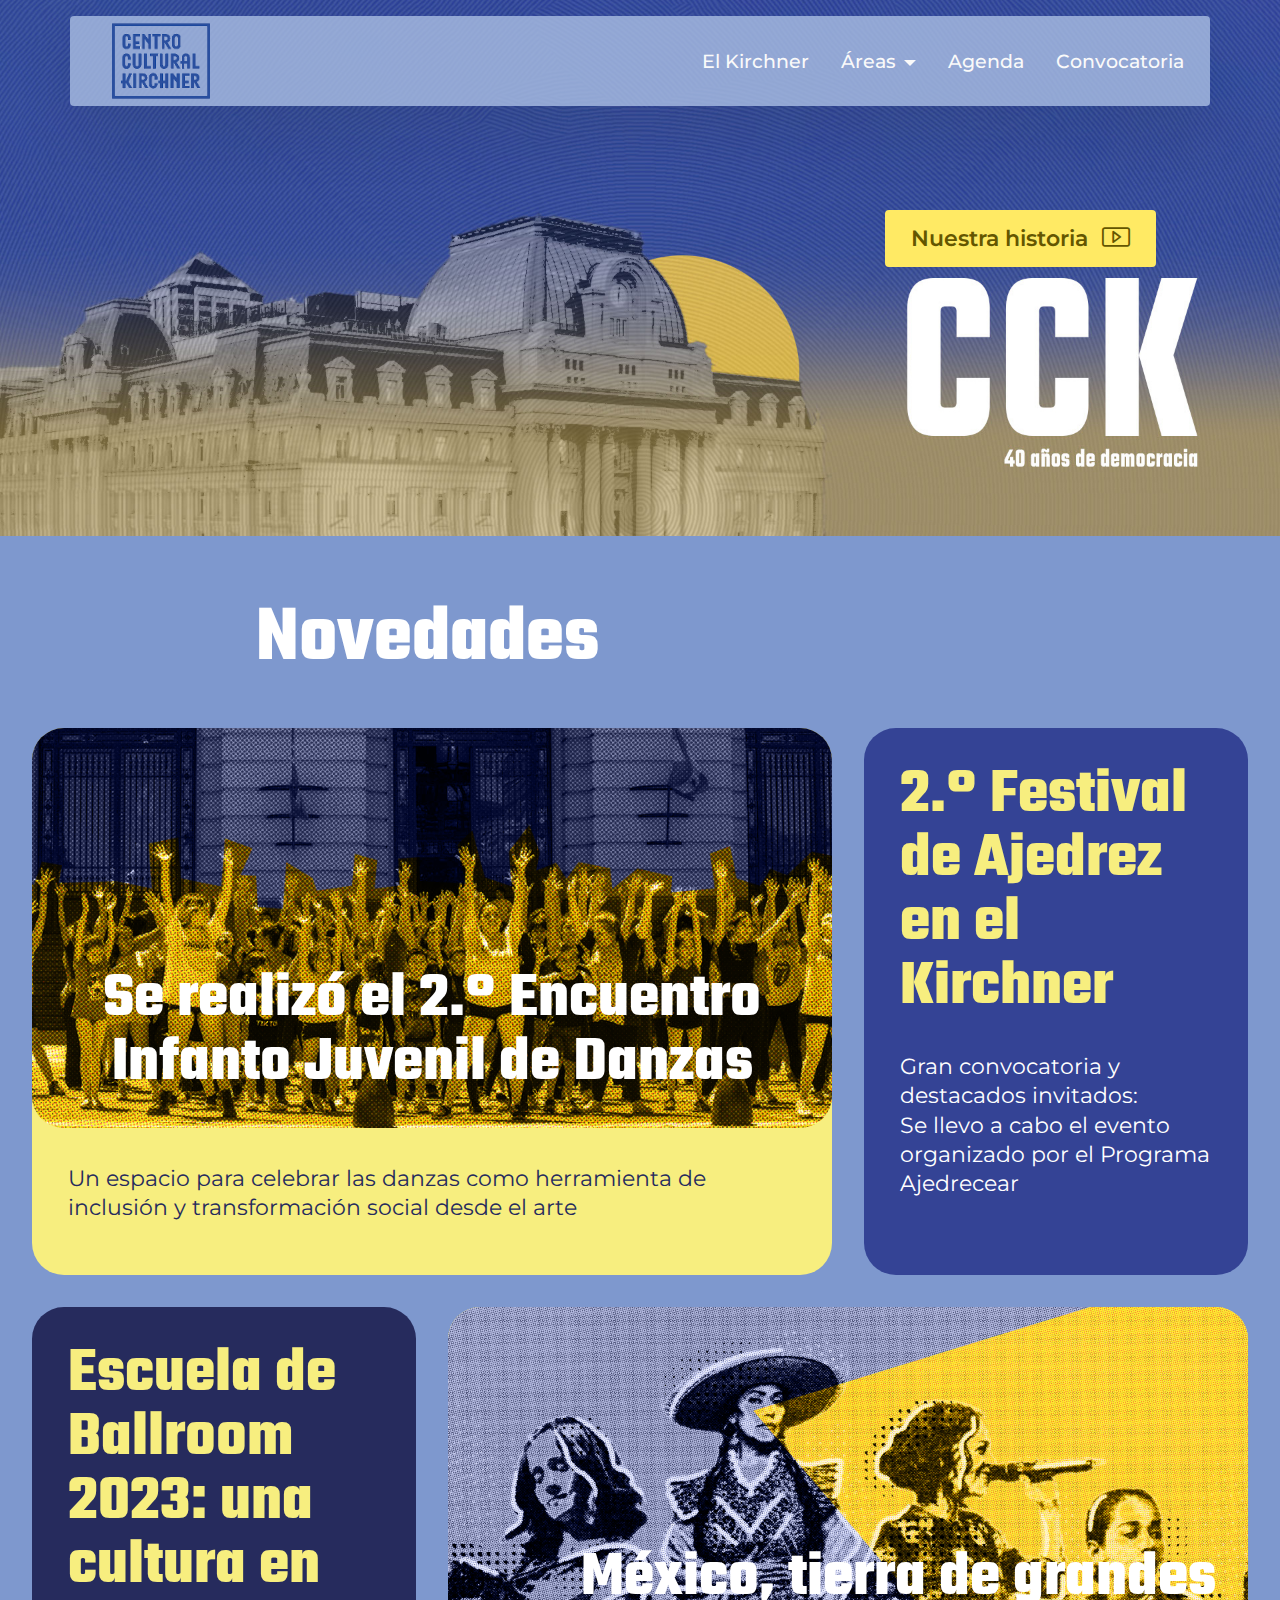
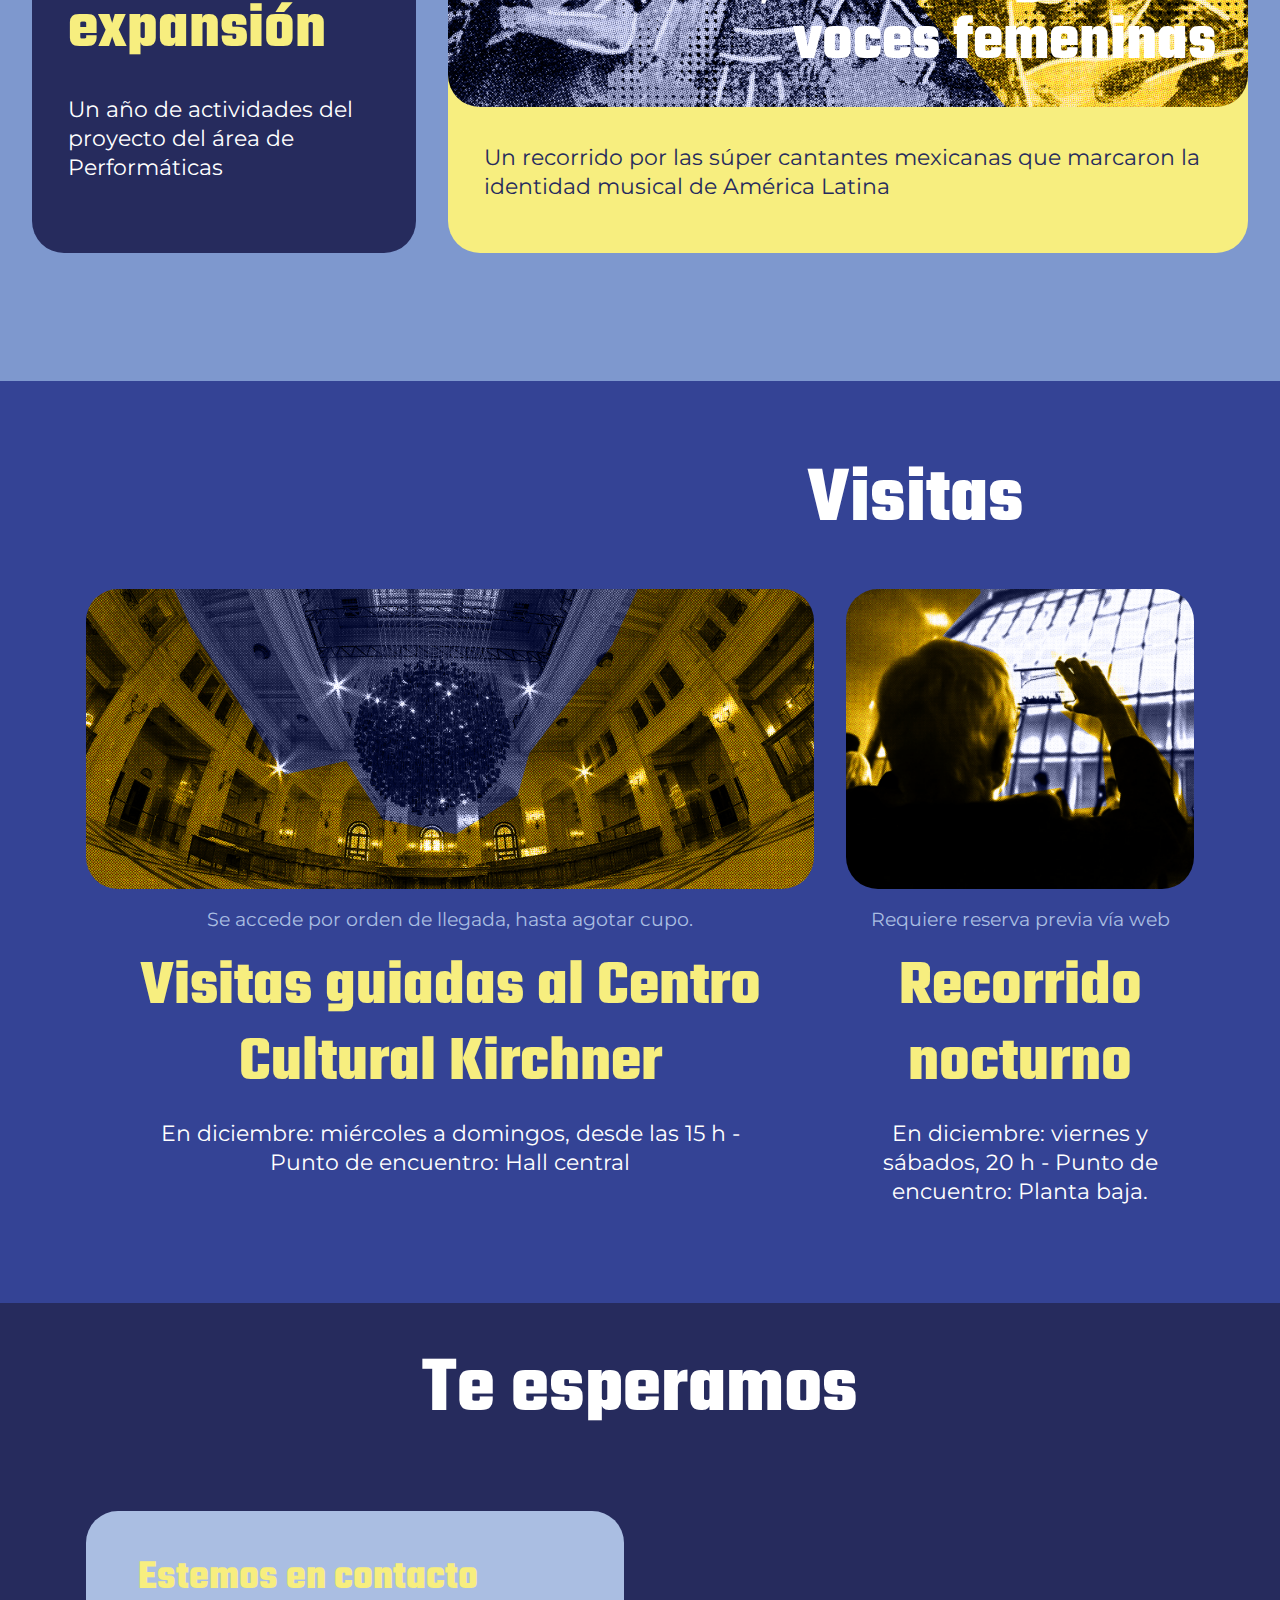
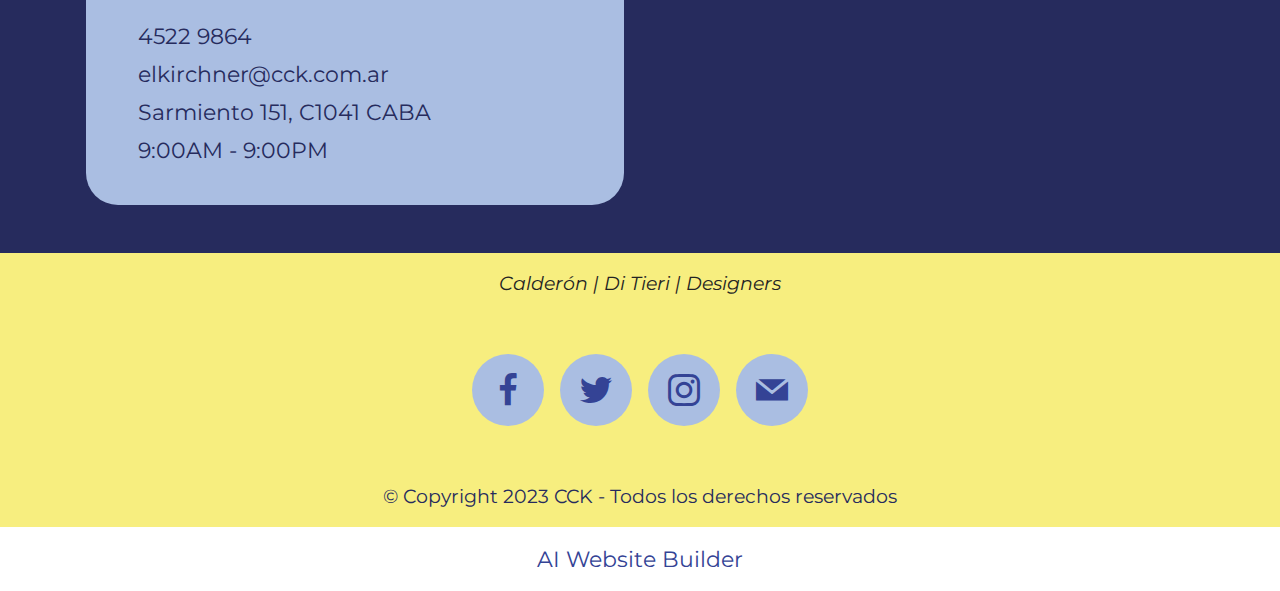
==== index.html @ de4c161c "Add files via upload" ====
<!DOCTYPE html>
<html  >
<head>
  <!-- Site made with Mobirise Website Builder v5.9.6, https://mobirise.com -->
  <meta charset="UTF-8">
  <meta http-equiv="X-UA-Compatible" content="IE=edge">
  <meta name="generator" content="Mobirise v5.9.6, mobirise.com">
  <meta name="viewport" content="width=device-width, initial-scale=1, minimum-scale=1">
  <link rel="shortcut icon" href="assets/images/cck-kirchner-logo.png" type="image/x-icon">
  <meta name="description" content="">
  
  
  <title>Centro Cultural Kirchner</title>
  <link rel="stylesheet" href="assets/web/assets/mobirise-icons2/mobirise2.css">
  <link rel="stylesheet" href="assets/web/assets/mobirise-icons-bold/mobirise-icons-bold.css">
  <link rel="stylesheet" href="assets/bootstrap/css/bootstrap.min.css">
  <link rel="stylesheet" href="assets/bootstrap/css/bootstrap-grid.min.css">
  <link rel="stylesheet" href="assets/bootstrap/css/bootstrap-reboot.min.css">
  <link rel="stylesheet" href="assets/dropdown/css/style.css">
  <link rel="stylesheet" href="assets/socicon/css/styles.css">
  <link rel="stylesheet" href="assets/theme/css/style.css">
  <link rel="preload" href="https://fonts.googleapis.com/css?family=Teko:300,400,500,600,700&display=swap" as="style" onload="this.onload=null;this.rel='stylesheet'">
  <noscript><link rel="stylesheet" href="https://fonts.googleapis.com/css?family=Teko:300,400,500,600,700&display=swap"></noscript>
  <link rel="preload" href="https://fonts.googleapis.com/css?family=Montserrat:100,200,300,400,500,600,700,800,900,100i,200i,300i,400i,500i,600i,700i,800i,900i&display=swap" as="style" onload="this.onload=null;this.rel='stylesheet'">
  <noscript><link rel="stylesheet" href="https://fonts.googleapis.com/css?family=Montserrat:100,200,300,400,500,600,700,800,900,100i,200i,300i,400i,500i,600i,700i,800i,900i&display=swap"></noscript>
  <link rel="preload" as="style" href="assets/mobirise/css/mbr-additional.css"><link rel="stylesheet" href="assets/mobirise/css/mbr-additional.css" type="text/css">

  
  
  
</head>
<body>
  
  <section data-bs-version="5.1" class="menu menu1 cid-tX0xOzQKSN" once="menu" id="menu01-0">
	

	<nav class="navbar navbar-dropdown navbar-expand-lg">
		<div class="container">
			<div class="navbar-brand">
				<span class="navbar-logo">
					<a href="index.html">
						<img src="assets/images/cck-kirchner-logo.png" alt="Centro Cultural Kirchner" style="height: 4.7rem;">
					</a>
				</span>
				
			</div>
			<button class="navbar-toggler" type="button" data-toggle="collapse" data-bs-toggle="collapse" data-target="#navbarSupportedContent" data-bs-target="#navbarSupportedContent" aria-controls="navbarNavAltMarkup" aria-expanded="false" aria-label="Toggle navigation">
				<div class="hamburger">
					<span></span>
					<span></span>
					<span></span>
					<span></span>
				</div>
			</button>
			<div class="collapse navbar-collapse" id="navbarSupportedContent">
				<ul class="navbar-nav nav-dropdown nav-right" data-app-modern-menu="true"><li class="nav-item">
						<a class="nav-link link text-white text-primary display-4" href="page1.html">El Kirchner</a>
					</li>
					<li class="nav-item dropdown">
						<a class="nav-link link dropdown-toggle text-white show display-4" href="https://mobiri.se" aria-expanded="false" data-toggle="dropdown-submenu" data-bs-toggle="dropdown" data-bs-auto-close="outside">Áreas</a><div class="dropdown-menu show" aria-labelledby="dropdown-506" data-bs-popper="none"><a class="dropdown-item text-white text-primary display-4" href="page2.html">Música</a><a class="show dropdown-item text-white text-primary display-4" href="page3.html">Infancias</a><a class="dropdown-item text-white text-primary display-4" href="page4.html">Debate</a><a class="dropdown-item text-white text-primary display-4" href="page5.html">Cine</a></div>
					</li>
					<li class="nav-item">
						<a class="nav-link link text-white text-primary display-4" href="page6.html">Agenda</a>
					</li><li class="nav-item"><a class="nav-link link text-white text-primary display-4" href="page7.html">Convocatoria</a></li></ul>
				
				
			</div>
		</div>
	</nav>
</section>

<section data-bs-version="5.1" class="header09 cid-tX0Gm2HYfu" id="header09-6">
	
	
	<div class="container">
		<div class="row">
			<div class="content-wrap col-12 col-md-4">
				
				
				
				<div class="mbr-section-btn"><a class="btn btn-danger display-7" href="https://www.youtube.com/watch?v=AI2S5WOwK9Y&ab_channel=Televisi%C3%B3nP%C3%BAblica" target="_blank"><span class="mbrib-video mbr-iconfont mbr-iconfont-btn"></span>Nuestra historia&nbsp;</a></div>
			</div>
		</div>
	</div>
</section>

<section data-bs-version="5.1" class="features9 cid-tX0Lst9HWd" id="features09-8">
	

	
	
	<div class="container-fluid">
		<div class="row justify-content-center">
			<div class="col-12 mb-5 content-head">
				<h3 class="mbr-section-title mbr-fonts-style align-center mb-0 display-1">
					<strong>Novedades</strong></h3>
				
			</div>
			<div class="col-sm-6 col-md-12 col-lg-8 card">
				<div class="card-wrap card1">
					<div class="image-wrap">
						<img src="assets/images/novedades1-1.png" alt="Mobirise Website Builder">
						<div class="title-row display-7">
							<h5 class="card-title1 mbr-fonts-style align-left m-0 display-2"><strong>Se realizó el 2.° Encuentro Infanto Juvenil de Danzas</strong></h5>
						</div>
					</div>
					<div class="content-wrap">
						
						<p class="card-text1 mbr-fonts-style align-left display-7">
							Un espacio para celebrar las danzas como herramienta de inclusión y transformación social desde el arte
						</p>
						
					</div>
				</div>
			</div>

			<div class="col-sm-6 col-md-12 col-lg-4 card">
				<div class="card-wrap card2">
					<div class="content-wrap">
						<h5 class="card-title2 mbr-fonts-style align-left pb-4 display-2"><strong>2.° Festival de Ajedrez en el Kirchner</strong></h5>
						
						<p class="card-text2 mbr-fonts-style align-left display-7">Gran convocatoria y destacados invitados: <br>Se llevo a cabo el evento organizado por el Programa Ajedrecear<br>
						</p>
						
					</div>
				</div>
			</div>
			<div class="col-sm-6 col-md-12 col-lg-4 card">
				<div class="card-wrap card3">
					<div class="content-wrap">
						<h5 class="card-title3 mbr-fonts-style align-left pb-4 display-2"><strong>Escuela de Ballroom 2023: una cultura en expansión</strong></h5>
						
						<p class="card-text3 mbr-fonts-style align-left display-7">Un año de actividades del proyecto del área de Performáticas</p>
						
					</div>
				</div>
			</div>

			<div class="col-sm-6 col-md-12 col-lg-8 card">
				<div class="card-wrap card4">
					<div class="image-wrap">
						<img src="assets/images/novedades2-5.png" alt="Mobirise Website Builder">
						<div class="title-row display-7">
							<h5 class="card-title4 mbr-fonts-style align-left m-0 display-2"><strong>México, tierra de grandes voces femeninas</strong></h5>
						</div>
					</div>
					<div class="content-wrap">
						
						<p class="card-text4 mbr-fonts-style align-left display-7">
							Un recorrido por las súper cantantes mexicanas que marcaron la identidad musical de América Latina
						</p>
						
					</div>
				</div>
			</div>
		</div>
	</div>
</section>

<section data-bs-version="5.1" class="features12 cid-tX0RVb36Py" id="features012-9">
	
	
	<div class="container">
		<div class="row justify-content-center">
			<div class="col-12 content-head">
				<div class="mbr-section-head mb-5">
					<h4 class="mbr-section-title mbr-fonts-style align-center mb-0 display-1"><strong>Visitas</strong></h4>
					
				</div>
			</div>
		</div>
		<div class="row mb-4">
			<div class="item features-image col-12 col-md-6 col-lg-8">
				<div class="item-wrapper">
					<div class="item-img mb-3 img-big">
						<img src="assets/images/visitas1.png" alt="Mobirise Website Builder" title="">
					</div>
					<div class="item-content align-center">
						<h5 class="item-title mbr-fonts-style mb-3 display-4">Se accede por orden de llegada, hasta agotar cupo.</h5>
						<h6 class="item-subtitle mbr-fonts-style mb-0 display-2"><strong>Visitas guiadas al Centro Cultural Kirchner</strong></h6>
						<p class="mbr-text mbr-fonts-style mb-3 mt-3 display-7">
							En diciembre: miércoles a domingos, desde las 15 h -<br>Punto de encuentro: Hall central
						</p>
						
					</div>
				</div>
			</div>
			<div class="item features-image col-12 col-md-6 col-lg-4">
				<div class="item-wrapper">
					<div class="item-img mb-3">
						<img src="assets/images/visitas2.png" alt="Mobirise Website Builder" title="">
					</div>
					<div class="item-content align-center">
						<h5 class="item-title mbr-fonts-style mb-3 display-4">Requiere reserva previa vía web</h5>
						<h6 class="item-subtitle mbr-fonts-style mb-0 display-2"><strong>Recorrido nocturno</strong></h6>
						<p class="mbr-text mbr-fonts-style mb-3 mt-3 display-7">
							En diciembre: viernes y sábados, 20 h - Punto de encuentro: Planta baja.</p>
						
					</div>
				</div>
			</div>
		</div>
	</div>
</section>

<section data-bs-version="5.1" class="contacts2 map1 cid-tX0XiBNyTW" id="contacts02-a">

    

    
    <div class="container">
        <div class="row justify-content-center">
            <div class="col-12 content-head">
                <div class="mbr-section-head mb-5">
                    <h3 class="mbr-section-title mbr-fonts-style align-center mb-0 display-1">
                        <strong>Te esperamos</strong></h3>
                    
                </div>
            </div>
        </div>
        <div class="row justify-content-center mt-4">
            <div class="card col-12 col-md-6">
                <div class="card-wrapper">
                    <div class="text-wrapper">
                        <h5 class="cardTitle mbr-fonts-style mb-2 display-5"><strong>Estemos en contacto</strong></h5>
                    <ul class="list mbr-fonts-style display-7">
                        <li class="mbr-text item-wrap"><span style="font-size: 1.4rem;">4522 9864</span></li><li class="mbr-text item-wrap"><span style="font-size: 1.4rem;">elkirchner@cck.com.ar</span><br></li>
                        <li class="mbr-text item-wrap">Sarmiento 151, C1041 CABA</li>
                        <li class="mbr-text item-wrap">9:00AM - 9:00PM</li>
                    </ul>
                    </div>
                </div>
            </div>
            <div class="map-wrapper col-12 col-md-6">
                <div class="google-map"><iframe frameborder="0" style="border:0" src="https://www.google.com/maps/embed?pb=!1m18!1m12!1m3!1d3284.003778087561!2d-58.37316772433027!3d-34.60406597295418!2m3!1f0!2f0!3f0!3m2!1i1024!2i768!4f13.1!3m3!1m2!1s0x95a3352d7d3eaddb%3A0x2eb870b02dea31fc!2sSarmiento%20151%2C%20C1041AAE%20CABA!5e0!3m2!1ses!2sar!4v1701273063358!5m2!1ses!2sar" allowfullscreen=""></iframe></div>
            </div>
        </div>
    </div>
</section>

<section data-bs-version="5.1" class="footer3 programm5 cid-tX0YSoNeQv" once="footers" id="footer03-d">

        

    

    <div class="container">
        <div class="row">

            <div class="row-links mb-4">
                <ul class="header-menu">
                  
                  
                  
                  
                <li class="header-menu-item mbr-fonts-style display-4"><em>Calderón | Di Tieri | Designers</em></li></ul>
              </div>

            <div class="col-12">
                <div class="social-row">
                    <div class="soc-item">
                        <a href="https://www.facebook.com/elCCKirchner" target="_blank">
                            <span class="mbr-iconfont display-7 socicon-facebook socicon"></span>
                        </a>
                    </div>
                    <div class="soc-item">
                        <a href="https://twitter.com/elCCKirchner" target="_blank">
                            <span class="mbr-iconfont socicon-twitter socicon"></span>
                        </a>
                    </div>
                    <div class="soc-item">
                        <a href="https://www.instagram.com/cckargentina/" target="_blank">
                            <span class="mbr-iconfont socicon-instagram socicon"></span>
                        </a>
                    </div>
                    <div class="soc-item">
                        <a href="https://mobiri.se/" target="_blank">
                            <span class="mbr-iconfont socicon-mail socicon"></span>
                        </a>
                    </div>
                    
                </div>
            </div>
            <div class="col-12 mt-5">
                <p class="mbr-fonts-style copyright display-4">
                    © Copyright 2023 CCK - Todos los derechos reservados</p>
            </div>
        </div>
    </div>
</section><section class="display-7" style="padding: 0;align-items: center;justify-content: center;flex-wrap: wrap;    align-content: center;display: flex;position: relative;height: 4rem;"><a href="https://mobiri.se/3117635" style="flex: 1 1;height: 4rem;position: absolute;width: 100%;z-index: 1;"><img alt="" style="height: 4rem;" src="[data-uri]"></a><p style="margin: 0;text-align: center;" class="display-7">&#8204;</p><a style="z-index:1" href="https://mobirise.com/builder/ai-website-builder.html">AI Website Builder</a></section><script src="assets/bootstrap/js/bootstrap.bundle.min.js"></script>  <script src="assets/smoothscroll/smooth-scroll.js"></script>  <script src="assets/ytplayer/index.js"></script>  <script src="assets/dropdown/js/navbar-dropdown.js"></script>  <script src="assets/theme/js/script.js"></script>  
  
  
</body>
</html>
---- assets/web/assets/mobirise-icons2/mobirise2.css ----
@font-face {
  font-family: 'Moririse2';
  font-display: swap;
  src:  url('mobirise2.eot?f2bix4');
  src:  url('mobirise2.eot?f2bix4#iefix') format('embedded-opentype'),
    url('mobirise2.ttf?f2bix4') format('truetype'),
    url('mobirise2.woff?f2bix4') format('woff'),
    url('mobirise2.svg?f2bix4#mobirise2') format('svg');
  font-weight: normal;
  font-style: normal;
}

[class^="mobi-"], [class*=" mobi-"] {
  /* use !important to prevent issues with browser extensions that change fonts */
  font-family: 'Moririse2' !important;
  speak: none;
  font-style: normal;
  font-weight: normal;
  font-variant: normal;
  text-transform: none;
  line-height: 1;

  /* Better Font Rendering =========== */
  -webkit-font-smoothing: antialiased;
  -moz-osx-font-smoothing: grayscale;
}

.mobi-mbri-add-submenu:before {
  content: "\e900";
}
.mobi-mbri-alert:before {
  content: "\e901";
}
.mobi-mbri-align-center:before {
  content: "\e902";
}
.mobi-mbri-align-justify:before {
  content: "\e903";
}
.mobi-mbri-align-left:before {
  content: "\e904";
}
.mobi-mbri-align-right:before {
  content: "\e905";
}
.mobi-mbri-android:before {
  content: "\e906";
}
.mobi-mbri-apple:before {
  content: "\e907";
}
.mobi-mbri-arrow-down:before {
  content: "\e908";
}
.mobi-mbri-arrow-next:before {
  content: "\e909";
}
.mobi-mbri-arrow-prev:before {
  content: "\e90a";
}
.mobi-mbri-arrow-up:before {
  content: "\e90b";
}
.mobi-mbri-bold:before {
  content: "\e90c";
}
.mobi-mbri-bookmark:before {
  content: "\e90d";
}
.mobi-mbri-bootstrap:before {
  content: "\e90e";
}
.mobi-mbri-briefcase:before {
  content: "\e90f";
}
.mobi-mbri-browse:before {
  content: "\e910";
}
.mobi-mbri-bulleted-list:before {
  content: "\e911";
}
.mobi-mbri-calendar:before {
  content: "\e912";
}
.mobi-mbri-camera:before {
  content: "\e913";
}
.mobi-mbri-cart-add:before {
  content: "\e914";
}
.mobi-mbri-cart-full:before {
  content: "\e915";
}
.mobi-mbri-cash:before {
  content: "\e916";
}
.mobi-mbri-change-style:before {
  content: "\e917";
}
.mobi-mbri-chat:before {
  content: "\e918";
}
.mobi-mbri-clock:before {
  content: "\e919";
}
.mobi-mbri-close:before {
  content: "\e91a";
}
.mobi-mbri-cloud:before {
  content: "\e91b";
}
.mobi-mbri-code:before {
  content: "\e91c";
}
.mobi-mbri-contact-form:before {
  content: "\e91d";
}
.mobi-mbri-credit-card:before {
  content: "\e91e";
}
.mobi-mbri-cursor-click:before {
  content: "\e91f";
}
.mobi-mbri-cust-feedback:before {
  content: "\e920";
}
.mobi-mbri-database:before {
  content: "\e921";
}
.mobi-mbri-delivery:before {
  content: "\e922";
}
.mobi-mbri-desktop:before {
  content: "\e923";
}
.mobi-mbri-devices:before {
  content: "\e924";
}
.mobi-mbri-down:before {
  content: "\e925";
}
.mobi-mbri-download-2:before {
  content: "\e926";
}
.mobi-mbri-download:before {
  content: "\e927";
}
.mobi-mbri-drag-n-drop-2:before {
  content: "\e928";
}
.mobi-mbri-drag-n-drop:before {
  content: "\e929";
}
.mobi-mbri-edit-2:before {
  content: "\e92a";
}
.mobi-mbri-edit:before {
  content: "\e92b";
}
.mobi-mbri-error:before {
  content: "\e92c";
}
.mobi-mbri-extension:before {
  content: "\e92d";
}
.mobi-mbri-features:before {
  content: "\e92e";
}
.mobi-mbri-file:before {
  content: "\e92f";
}
.mobi-mbri-flag:before {
  content: "\e930";
}
.mobi-mbri-folder:before {
  content: "\e931";
}
.mobi-mbri-gift:before {
  content: "\e932";
}
.mobi-mbri-github:before {
  content: "\e933";
}
.mobi-mbri-globe-2:before {
  content: "\e934";
}
.mobi-mbri-globe:before {
  content: "\e935";
}
.mobi-mbri-growing-chart:before {
  content: "\e936";
}
.mobi-mbri-hearth:before {
  content: "\e937";
}
.mobi-mbri-help:before {
  content: "\e938";
}
.mobi-mbri-home:before {
  content: "\e939";
}
.mobi-mbri-hot-cup:before {
  content: "\e93a";
}
.mobi-mbri-idea:before {
  content: "\e93b";
}
.mobi-mbri-image-gallery:before {
  content: "\e93c";
}
.mobi-mbri-image-slider:before {
  content: "\e93d";
}
.mobi-mbri-info:before {
  content: "\e93e";
}
.mobi-mbri-italic:before {
  content: "\e93f";
}
.mobi-mbri-key:before {
  content: "\e940";
}
.mobi-mbri-laptop:before {
  content: "\e941";
}
.mobi-mbri-layers:before {
  content: "\e942";
}
.mobi-mbri-left-right:before {
  content: "\e943";
}
.mobi-mbri-left:before {
  content: "\e944";
}
.mobi-mbri-letter:before {
  content: "\e945";
}
.mobi-mbri-like:before {
  content: "\e946";
}
.mobi-mbri-link:before {
  content: "\e947";
}
.mobi-mbri-lock:before {
  content: "\e948";
}
.mobi-mbri-login:before {
  content: "\e949";
}
.mobi-mbri-logout:before {
  content: "\e94a";
}
.mobi-mbri-magic-stick:before {
  content: "\e94b";
}
.mobi-mbri-map-pin:before {
  content: "\e94c";
}
.mobi-mbri-menu:before {
  content: "\e94d";
}
.mobi-mbri-mobile-2:before {
  content: "\e94e";
}
.mobi-mbri-mobile-horizontal:before {
  content: "\e94f";
}
.mobi-mbri-mobile:before {
  content: "\e950";
}
.mobi-mbri-mobirise:before {
  content: "\e951";
}
.mobi-mbri-more-horizontal:before {
  content: "\e952";
}
.mobi-mbri-more-vertical:before {
  content: "\e953";
}
.mobi-mbri-music:before {
  content: "\e954";
}
.mobi-mbri-new-file:before {
  content: "\e955";
}
.mobi-mbri-numbered-list:before {
  content: "\e956";
}
.mobi-mbri-opened-folder:before {
  content: "\e957";
}
.mobi-mbri-pages:before {
  content: "\e958";
}
.mobi-mbri-paper-plane:before {
  content: "\e959";
}
.mobi-mbri-paperclip:before {
  content: "\e95a";
}
.mobi-mbri-phone:before {
  content: "\e95b";
}
.mobi-mbri-photo:before {
  content: "\e95c";
}
.mobi-mbri-photos:before {
  content: "\e95d";
}
.mobi-mbri-pin:before {
  content: "\e95e";
}
.mobi-mbri-play:before {
  content: "\e95f";
}
.mobi-mbri-plus:before {
  content: "\e960";
}
.mobi-mbri-preview:before {
  content: "\e961";
}
.mobi-mbri-print:before {
  content: "\e962";
}
.mobi-mbri-protect:before {
  content: "\e963";
}
.mobi-mbri-question:before {
  content: "\e964";
}
.mobi-mbri-quote-left:before {
  content: "\e965";
}
.mobi-mbri-quote-right:before {
  content: "\e966";
}
.mobi-mbri-redo:before {
  content: "\e967";
}
.mobi-mbri-refresh:before {
  content: "\e968";
}
.mobi-mbri-responsive-2:before {
  content: "\e969";
}
.mobi-mbri-responsive:before {
  content: "\e96a";
}
.mobi-mbri-right:before {
  content: "\e96b";
}
.mobi-mbri-rocket:before {
  content: "\e96c";
}
.mobi-mbri-sad-face:before {
  content: "\e96d";
}
.mobi-mbri-sale:before {
  content: "\e96e";
}
.mobi-mbri-save:before {
  content: "\e96f";
}
.mobi-mbri-search:before {
  content: "\e970";
}
.mobi-mbri-setting-2:before {
  content: "\e971";
}
.mobi-mbri-setting-3:before {
  content: "\e972";
}
.mobi-mbri-setting:before {
  content: "\e973";
}
.mobi-mbri-share:before {
  content: "\e974";
}
.mobi-mbri-shopping-bag:before {
  content: "\e975";
}
.mobi-mbri-shopping-basket:before {
  content: "\e976";
}
.mobi-mbri-shopping-cart:before {
  content: "\e977";
}
.mobi-mbri-sites:before {
  content: "\e978";
}
.mobi-mbri-smile-face:before {
  content: "\e979";
}
.mobi-mbri-speed:before {
  content: "\e97a";
}
.mobi-mbri-star:before {
  content: "\e97b";
}
.mobi-mbri-success:before {
  content: "\e97c";
}
.mobi-mbri-sun:before {
  content: "\e97d";
}
.mobi-mbri-sun2:before {
  content: "\e97e";
}
.mobi-mbri-tablet-vertical:before {
  content: "\e97f";
}
.mobi-mbri-tablet:before {
  content: "\e980";
}
.mobi-mbri-target:before {
  content: "\e981";
}
.mobi-mbri-timer:before {
  content: "\e982";
}
.mobi-mbri-to-ftp:before {
  content: "\e983";
}
.mobi-mbri-to-local-drive:before {
  content: "\e984";
}
.mobi-mbri-touch-swipe:before {
  content: "\e985";
}
.mobi-mbri-touch:before {
  content: "\e986";
}
.mobi-mbri-trash:before {
  content: "\e987";
}
.mobi-mbri-underline:before {
  content: "\e988";
}
.mobi-mbri-undo:before {
  content: "\e989";
}
.mobi-mbri-unlink:before {
  content: "\e98a";
}
.mobi-mbri-unlock:before {
  content: "\e98b";
}
.mobi-mbri-up-down:before {
  content: "\e98c";
}
.mobi-mbri-up:before {
  content: "\e98d";
}
.mobi-mbri-update:before {
  content: "\e98e";
}
.mobi-mbri-upload-2:before {
  content: "\e98f";
}
.mobi-mbri-upload:before {
  content: "\e990";
}
.mobi-mbri-user-2:before {
  content: "\e991";
}
.mobi-mbri-user:before {
  content: "\e992";
}
.mobi-mbri-users:before {
  content: "\e993";
}
.mobi-mbri-video-play:before {
  content: "\e994";
}
.mobi-mbri-video:before {
  content: "\e995";
}
.mobi-mbri-watch:before {
  content: "\e996";
}
.mobi-mbri-website-theme-2:before {
  content: "\e997";
}
.mobi-mbri-website-theme:before {
  content: "\e998";
}
.mobi-mbri-wifi:before {
  content: "\e999";
}
.mobi-mbri-windows:before {
  content: "\e99a";
}
.mobi-mbri-zoom-in:before {
  content: "\e99b";
}
.mobi-mbri-zoom-out:before {
  content: "\e99c";
}
---- assets/web/assets/mobirise-icons-bold/mobirise-icons-bold.css ----
@font-face {
  font-family: 'mobirise-icons-bold';
  font-display: swap;
  src:  url('mobirise-icons-bold.eot?m1l4yr');
  src:  url('mobirise-icons-bold.eot?m1l4yr#iefix') format('embedded-opentype'),
    url('mobirise-icons-bold.ttf?m1l4yr') format('truetype'),
    url('mobirise-icons-bold.woff?m1l4yr') format('woff'),
    url('mobirise-icons-bold.svg?m1l4yr#mobirise-icons-bold') format('svg');
  font-weight: normal;
  font-style: normal;
}

[class^="mbrib-"], [class*="mbrib-"] {
  /* use !important to prevent issues with browser extensions that change fonts */
  font-family: 'mobirise-icons-bold' !important;
  speak: none;
  font-style: normal;
  font-weight: normal;
  font-variant: normal;
  text-transform: none;
  line-height: 1;

  /* Better Font Rendering =========== */
  -webkit-font-smoothing: antialiased;
  -moz-osx-font-smoothing: grayscale;
}

.mbrib-add-submenu:before {
  content: "\e900";
}
.mbrib-alert:before {
  content: "\e901";
}
.mbrib-align-center:before {
  content: "\e902";
}
.mbrib-align-justify:before {
  content: "\e903";
}
.mbrib-align-left:before {
  content: "\e904";
}
.mbrib-align-right:before {
  content: "\e905";
}
.mbrib-android:before {
  content: "\e906";
}
.mbrib-apple:before {
  content: "\e907";
}
.mbrib-arrow-down:before {
  content: "\e908";
}
.mbrib-arrow-next:before {
  content: "\e909";
}
.mbrib-arrow-prev:before {
  content: "\e90a";
}
.mbrib-arrow-up:before {
  content: "\e90b";
}
.mbrib-bold:before {
  content: "\e90c";
}
.mbrib-bookmark:before {
  content: "\e90d";
}
.mbrib-bootstrap:before {
  content: "\e90e";
}
.mbrib-briefcase:before {
  content: "\e90f";
}
.mbrib-browse:before {
  content: "\e910";
}
.mbrib-bulleted-list:before {
  content: "\e911";
}
.mbrib-calendar:before {
  content: "\e912";
}
.mbrib-camera:before {
  content: "\e913";
}
.mbrib-cart-add:before {
  content: "\e914";
}
.mbrib-cart-full:before {
  content: "\e915";
}
.mbrib-cash:before {
  content: "\e916";
}
.mbrib-change-style:before {
  content: "\e917";
}
.mbrib-chat:before {
  content: "\e918";
}
.mbrib-clock:before {
  content: "\e919";
}
.mbrib-close:before {
  content: "\e91a";
}
.mbrib-cloud:before {
  content: "\e91b";
}
.mbrib-code:before {
  content: "\e91c";
}
.mbrib-contact-form:before {
  content: "\e91d";
}
.mbrib-credit-card:before {
  content: "\e91e";
}
.mbrib-cursor-click:before {
  content: "\e91f";
}
.mbrib-cust-feedback:before {
  content: "\e920";
}
.mbrib-database:before {
  content: "\e921";
}
.mbrib-delivery:before {
  content: "\e922";
}
.mbrib-desktop:before {
  content: "\e923";
}
.mbrib-devices:before {
  content: "\e924";
}
.mbrib-down:before {
  content: "\e925";
}
.mbrib-download:before {
  content: "\e926";
}
.mbrib-drag-n-drop:before {
  content: "\e927";
}
.mbrib-drag-n-drop2:before {
  content: "\e928";
}
.mbrib-edit:before {
  content: "\e929";
}
.mbrib-edit2:before {
  content: "\e92a";
}
.mbrib-error:before {
  content: "\e92b";
}
.mbrib-extension:before {
  content: "\e92c";
}
.mbrib-features:before {
  content: "\e92d";
}
.mbrib-file:before {
  content: "\e92e";
}
.mbrib-flag:before {
  content: "\e92f";
}
.mbrib-folder:before {
  content: "\e930";
}
.mbrib-gift:before {
  content: "\e931";
}
.mbrib-github:before {
  content: "\e932";
}
.mbrib-globe-2:before {
  content: "\e933";
}
.mbrib-globe:before {
  content: "\e934";
}
.mbrib-growing-chart:before {
  content: "\e935";
}
.mbrib-hearth:before {
  content: "\e936";
}
.mbrib-help:before {
  content: "\e937";
}
.mbrib-home:before {
  content: "\e938";
}
.mbrib-hot-cup:before {
  content: "\e939";
}
.mbrib-idea:before {
  content: "\e93a";
}
.mbrib-image-gallery:before {
  content: "\e93b";
}
.mbrib-image-slider:before {
  content: "\e93c";
}
.mbrib-info:before {
  content: "\e93d";
}
.mbrib-italic:before {
  content: "\e93e";
}
.mbrib-key:before {
  content: "\e93f";
}
.mbrib-laptop:before {
  content: "\e940";
}
.mbrib-layers:before {
  content: "\e941";
}
.mbrib-left-right:before {
  content: "\e942";
}
.mbrib-left:before {
  content: "\e943";
}
.mbrib-letter:before {
  content: "\e944";
}
.mbrib-like:before {
  content: "\e945";
}
.mbrib-link:before {
  content: "\e946";
}
.mbrib-lock:before {
  content: "\e947";
}
.mbrib-login:before {
  content: "\e948";
}
.mbrib-logout:before {
  content: "\e949";
}
.mbrib-magic-stick:before {
  content: "\e94a";
}
.mbrib-map-pin:before {
  content: "\e94b";
}
.mbrib-menu:before {
  content: "\e94c";
}
.mbrib-mobile:before {
  content: "\e94d";
}
.mbrib-mobile2:before {
  content: "\e94e";
}
.mbrib-mobirise:before {
  content: "\e94f";
}
.mbrib-more-horizontal:before {
  content: "\e950";
}
.mbrib-more-vertical:before {
  content: "\e951";
}
.mbrib-music:before {
  content: "\e952";
}
.mbrib-new-file:before {
  content: "\e953";
}
.mbrib-numbered-list:before {
  content: "\e954";
}
.mbrib-opened-folder:before {
  content: "\e955";
}
.mbrib-pages:before {
  content: "\e956";
}
.mbrib-paper-plane:before {
  content: "\e957";
}
.mbrib-paperclip:before {
  content: "\e958";
}
.mbrib-photo:before {
  content: "\e959";
}
.mbrib-photos:before {
  content: "\e95a";
}
.mbrib-pin:before {
  content: "\e95b";
}
.mbrib-play:before {
  content: "\e95c";
}
.mbrib-plus:before {
  content: "\e95d";
}
.mbrib-preview:before {
  content: "\e95e";
}
.mbrib-print:before {
  content: "\e95f";
}
.mbrib-protect:before {
  content: "\e960";
}
.mbrib-question:before {
  content: "\e961";
}
.mbrib-quote-left:before {
  content: "\e962";
}
.mbrib-quote-right:before {
  content: "\e963";
}
.mbrib-redo:before {
  content: "\e964";
}
.mbrib-refresh:before {
  content: "\e965";
}
.mbrib-responsive:before {
  content: "\e966";
}
.mbrib-right:before {
  content: "\e967";
}
.mbrib-rocket:before {
  content: "\e968";
}
.mbrib-sad-face:before {
  content: "\e969";
}
.mbrib-sale:before {
  content: "\e96a";
}
.mbrib-save:before {
  content: "\e96b";
}
.mbrib-search:before {
  content: "\e96c";
}
.mbrib-setting:before {
  content: "\e96d";
}
.mbrib-setting2:before {
  content: "\e96e";
}
.mbrib-setting3:before {
  content: "\e96f";
}
.mbrib-share:before {
  content: "\e970";
}
.mbrib-shopping-bag:before {
  content: "\e971";
}
.mbrib-shopping-basket:before {
  content: "\e972";
}
.mbrib-shopping-cart:before {
  content: "\e973";
}
.mbrib-sites:before {
  content: "\e974";
}
.mbrib-smile-face:before {
  content: "\e975";
}
.mbrib-speed:before {
  content: "\e976";
}
.mbrib-star:before {
  content: "\e977";
}
.mbrib-success:before {
  content: "\e978";
}
.mbrib-sun:before {
  content: "\e979";
}
.mbrib-sun2:before {
  content: "\e97a";
}
.mbrib-tablet-vertical:before {
  content: "\e97b";
}
.mbrib-tablet:before {
  content: "\e97c";
}
.mbrib-target:before {
  content: "\e97d";
}
.mbrib-timer:before {
  content: "\e97e";
}
.mbrib-to-ftp:before {
  content: "\e97f";
}
.mbrib-to-local-drive:before {
  content: "\e980";
}
.mbrib-touch-swipe:before {
  content: "\e981";
}
.mbrib-touch:before {
  content: "\e982";
}
.mbrib-trash:before {
  content: "\e983";
}
.mbrib-underline:before {
  content: "\e984";
}
.mbrib-undo:before {
  content: "\e985";
}
.mbrib-unlink:before {
  content: "\e986";
}
.mbrib-unlock:before {
  content: "\e987";
}
.mbrib-up-down:before {
  content: "\e988";
}
.mbrib-up:before {
  content: "\e989";
}
.mbrib-update:before {
  content: "\e98a";
}
.mbrib-upload:before {
  content: "\e98b";
}
.mbrib-user:before {
  content: "\e98c";
}
.mbrib-user2:before {
  content: "\e98d";
}
.mbrib-users:before {
  content: "\e98e";
}
.mbrib-video-play:before {
  content: "\e98f";
}
.mbrib-video:before {
  content: "\e990";
}
.mbrib-watch:before {
  content: "\e991";
}
.mbrib-website-theme:before {
  content: "\e992";
}
.mbrib-wifi:before {
  content: "\e993";
}
.mbrib-windows:before {
  content: "\e994";
}
.mbrib-zoom-out:before {
  content: "\e995";
}
---- assets/dropdown/css/style.css ----
.navbar-dropdown {
  left: 0;
  padding: 0;
  position: absolute;
  right: 0;
  top: 0;
  transition: all 0.45s ease;
  z-index: 1030;
  background: #282828; }
  .navbar-dropdown .navbar-logo {
    margin-right: 0.8rem;
    transition: margin 0.3s ease-in-out;
    vertical-align: middle; }
    .navbar-dropdown .navbar-logo img {
      height: 3.125rem;
      transition: all 0.3s ease-in-out; }
    .navbar-dropdown .navbar-logo.mbr-iconfont {
      font-size: 3.125rem;
      line-height: 3.125rem; }
  .navbar-dropdown .navbar-caption {
    font-weight: 700;
    white-space: normal;
    vertical-align: -4px;
    line-height: 3.125rem !important; }
    .navbar-dropdown .navbar-caption, .navbar-dropdown .navbar-caption:hover {
      color: inherit;
      text-decoration: none; }
  .navbar-dropdown .mbr-iconfont + .navbar-caption {
    vertical-align: -1px; }
  .navbar-dropdown.navbar-fixed-top {
    position: fixed; }
  .navbar-dropdown .navbar-brand span {
    vertical-align: -4px; }
  .navbar-dropdown.bg-color.transparent {
    background: none; }
  .navbar-dropdown.navbar-short .navbar-brand {
    padding: 0.625rem 0; }
    .navbar-dropdown.navbar-short .navbar-brand span {
      vertical-align: -1px; }
  .navbar-dropdown.navbar-short .navbar-caption {
    line-height: 2.375rem !important;
    vertical-align: -2px; }
  .navbar-dropdown.navbar-short .navbar-logo {
    margin-right: 0.5rem; }
    .navbar-dropdown.navbar-short .navbar-logo img {
      height: 2.375rem; }
    .navbar-dropdown.navbar-short .navbar-logo.mbr-iconfont {
      font-size: 2.375rem;
      line-height: 2.375rem; }
  .navbar-dropdown.navbar-short .mbr-table-cell {
    height: 3.625rem; }
  .navbar-dropdown .navbar-close {
    left: 0.6875rem;
    position: fixed;
    top: 0.75rem;
    z-index: 1000; }
  .navbar-dropdown .hamburger-icon {
    content: "";
    display: inline-block;
    vertical-align: middle;
    width: 16px;
    -webkit-box-shadow: 0 -6px 0 1px #282828,0 0 0 1px #282828,0 6px 0 1px #282828;
    -moz-box-shadow: 0 -6px 0 1px #282828,0 0 0 1px #282828,0 6px 0 1px #282828;
    box-shadow: 0 -6px 0 1px #282828,0 0 0 1px #282828,0 6px 0 1px #282828; }

.dropdown-menu .dropdown-toggle[data-toggle="dropdown-submenu"]::after {
  border-bottom: 0.35em solid transparent;
  border-left: 0.35em solid;
  border-right: 0;
  border-top: 0.35em solid transparent;
  margin-left: 0.3rem; }

.dropdown-menu .dropdown-item:focus {
  outline: 0; }

.nav-dropdown {
  font-size: 0.75rem;
  font-weight: 500;
  height: auto !important; }
  .nav-dropdown .nav-btn {
    padding-left: 1rem; }
  .nav-dropdown .link {
    margin: .667em 1.667em;
    font-weight: 500;
    padding: 0;
    transition: color .2s ease-in-out; }
    .nav-dropdown .link.dropdown-toggle {
      margin-right: 2.583em; }
      .nav-dropdown .link.dropdown-toggle::after {
        margin-left: .25rem;
        border-top: 0.35em solid;
        border-right: 0.35em solid transparent;
        border-left: 0.35em solid transparent;
        border-bottom: 0; }
      .nav-dropdown .link.dropdown-toggle[aria-expanded="true"] {
        margin: 0;
        padding: 0.667em 3.263em  0.667em 1.667em; }
  .nav-dropdown .link::after,
  .nav-dropdown .dropdown-item::after {
    color: inherit; }
  .nav-dropdown .btn {
    font-size: 0.75rem;
    font-weight: 700;
    letter-spacing: 0;
    margin-bottom: 0;
    padding-left: 1.25rem;
    padding-right: 1.25rem; }
  .nav-dropdown .dropdown-menu {
    border-radius: 0;
    border: 0;
    left: 0;
    margin: 0;
    padding-bottom: 1.25rem;
    padding-top: 1.25rem;
    position: relative; }
  .nav-dropdown .dropdown-submenu {
    margin-left: 0.125rem;
    top: 0; }
  .nav-dropdown .dropdown-item {
    font-weight: 500;
    line-height: 2;
    padding: 0.3846em 4.615em 0.3846em 1.5385em;
    position: relative;
    transition: color .2s ease-in-out, background-color .2s ease-in-out; }
    .nav-dropdown .dropdown-item::after {
      margin-top: -0.3077em;
      position: absolute;
      right: 1.1538em;
      top: 50%; }
    .nav-dropdown .dropdown-item:focus, .nav-dropdown .dropdown-item:hover {
      background: none; }

@media (max-width: 767px) {
  .nav-dropdown.navbar-toggleable-sm {
    bottom: 0;
    display: none;
    left: 0;
    overflow-x: hidden;
    position: fixed;
    top: 0;
    transform: translateX(-100%);
    -ms-transform: translateX(-100%);
    -webkit-transform: translateX(-100%);
    width: 18.75rem;
    z-index: 999; } }
.nav-dropdown.navbar-toggleable-xl {
  bottom: 0;
  display: none;
  left: 0;
  overflow-x: hidden;
  position: fixed;
  top: 0;
  transform: translateX(-100%);
  -ms-transform: translateX(-100%);
  -webkit-transform: translateX(-100%);
  width: 18.75rem;
  z-index: 999; }

.nav-dropdown-sm {
  display: block !important;
  overflow-x: hidden;
  overflow: auto;
  padding-top: 3.875rem; }
  .nav-dropdown-sm::after {
    content: "";
    display: block;
    height: 3rem;
    width: 100%; }
  .nav-dropdown-sm.collapse.in ~ .navbar-close {
    display: block !important; }
  .nav-dropdown-sm.collapsing, .nav-dropdown-sm.collapse.in {
    transform: translateX(0);
    -ms-transform: translateX(0);
    -webkit-transform: translateX(0);
    transition: all 0.25s ease-out;
    -webkit-transition: all 0.25s ease-out;
    background: #282828; }
  .nav-dropdown-sm.collapsing[aria-expanded="false"] {
    transform: translateX(-100%);
    -ms-transform: translateX(-100%);
    -webkit-transform: translateX(-100%); }
  .nav-dropdown-sm .nav-item {
    display: block;
    margin-left: 0 !important;
    padding-left: 0; }
  .nav-dropdown-sm .link,
  .nav-dropdown-sm .dropdown-item {
    border-top: 1px dotted rgba(255, 255, 255, 0.1);
    font-size: 0.8125rem;
    line-height: 1.6;
    margin: 0 !important;
    padding: 0.875rem 2.4rem 0.875rem 1.5625rem !important;
    position: relative;
    white-space: normal; }
    .nav-dropdown-sm .link:focus, .nav-dropdown-sm .link:hover,
    .nav-dropdown-sm .dropdown-item:focus,
    .nav-dropdown-sm .dropdown-item:hover {
      background: rgba(0, 0, 0, 0.2) !important;
      color: #c0a375; }
  .nav-dropdown-sm .nav-btn {
    position: relative;
    padding: 1.5625rem 1.5625rem 0 1.5625rem; }
    .nav-dropdown-sm .nav-btn::before {
      border-top: 1px dotted rgba(255, 255, 255, 0.1);
      content: "";
      left: 0;
      position: absolute;
      top: 0;
      width: 100%; }
    .nav-dropdown-sm .nav-btn + .nav-btn {
      padding-top: 0.625rem; }
      .nav-dropdown-sm .nav-btn + .nav-btn::before {
        display: none; }
  .nav-dropdown-sm .btn {
    padding: 0.625rem 0; }
  .nav-dropdown-sm .dropdown-toggle[data-toggle="dropdown-submenu"]::after {
    margin-left: .25rem;
    border-top: 0.35em solid;
    border-right: 0.35em solid transparent;
    border-left: 0.35em solid transparent;
    border-bottom: 0; }
  .nav-dropdown-sm .dropdown-toggle[data-toggle="dropdown-submenu"][aria-expanded="true"]::after {
    border-top: 0;
    border-right: 0.35em solid transparent;
    border-left: 0.35em solid transparent;
    border-bottom: 0.35em solid; }
  .nav-dropdown-sm .dropdown-menu {
    margin: 0;
    padding: 0;
    position: relative;
    top: 0;
    left: 0;
    width: 100%;
    border: 0;
    float: none;
    border-radius: 0;
    background: none; }
  .nav-dropdown-sm .dropdown-submenu {
    left: 100%;
    margin-left: 0.125rem;
    margin-top: -1.25rem;
    top: 0; }

.navbar-toggleable-sm .nav-dropdown .dropdown-menu {
  position: absolute; }

.navbar-toggleable-sm .nav-dropdown .dropdown-submenu {
  left: 100%;
  margin-left: 0.125rem;
  margin-top: -1.25rem;
  top: 0; }

.navbar-toggleable-sm.opened .nav-dropdown .dropdown-menu {
  position: relative; }

.navbar-toggleable-sm.opened .nav-dropdown .dropdown-submenu {
  left: 0;
  margin-left: 00rem;
  margin-top: 0rem;
  top: 0; }

.is-builder .nav-dropdown.collapsing {
  transition: none !important; }
---- assets/socicon/css/styles.css ----
@charset "UTF-8";

@font-face {
  font-family: 'Socicon';
  src:  url('../fonts/socicon.eot');
  src:  url('../fonts/socicon.eot?#iefix') format('embedded-opentype'),
    url('../fonts/socicon.woff2') format('woff2'),
    url('../fonts/socicon.ttf') format('truetype'),
    url('../fonts/socicon.woff') format('woff'),
    url('../fonts/socicon.svg#socicon') format('svg');
  font-weight: normal;
  font-style: normal;
  font-display: swap;
}

[data-icon]:before {
  font-family: "socicon" !important;
  content: attr(data-icon);
  font-style: normal !important;
  font-weight: normal !important;
  font-variant: normal !important;
  text-transform: none !important;
  speak: none;
  line-height: 1;
  -webkit-font-smoothing: antialiased;
  -moz-osx-font-smoothing: grayscale;
}

[class^="socicon-"], [class*=" socicon-"] {
  /* use !important to prevent issues with browser extensions that change fonts */
  font-family: 'Socicon' !important;
  speak: none;
  font-style: normal;
  font-weight: normal;
  font-variant: normal;
  text-transform: none;
  line-height: 1;

  /* Better Font Rendering =========== */
  -webkit-font-smoothing: antialiased;
  -moz-osx-font-smoothing: grayscale;
}

.socicon-eitaa:before {
  content: "\e97c";
}
.socicon-soroush:before {
  content: "\e97d";
}
.socicon-bale:before {
  content: "\e97e";
}
.socicon-zazzle:before {
  content: "\e97b";
}
.socicon-society6:before {
  content: "\e97a";
}
.socicon-redbubble:before {
  content: "\e979";
}
.socicon-avvo:before {
  content: "\e978";
}
.socicon-stitcher:before {
  content: "\e977";
}
.socicon-googlehangouts:before {
  content: "\e974";
}
.socicon-dlive:before {
  content: "\e975";
}
.socicon-vsco:before {
  content: "\e976";
}
.socicon-flipboard:before {
  content: "\e973";
}
.socicon-ubuntu:before {
  content: "\e958";
}
.socicon-artstation:before {
  content: "\e959";
}
.socicon-invision:before {
  content: "\e95a";
}
.socicon-torial:before {
  content: "\e95b";
}
.socicon-collectorz:before {
  content: "\e95c";
}
.socicon-seenthis:before {
  content: "\e95d";
}
.socicon-googleplaymusic:before {
  content: "\e95e";
}
.socicon-debian:before {
  content: "\e95f";
}
.socicon-filmfreeway:before {
  content: "\e960";
}
.socicon-gnome:before {
  content: "\e961";
}
.socicon-itchio:before {
  content: "\e962";
}
.socicon-jamendo:before {
  content: "\e963";
}
.socicon-mix:before {
  content: "\e964";
}
.socicon-sharepoint:before {
  content: "\e965";
}
.socicon-tinder:before {
  content: "\e966";
}
.socicon-windguru:before {
  content: "\e967";
}
.socicon-cdbaby:before {
  content: "\e968";
}
.socicon-elementaryos:before {
  content: "\e969";
}
.socicon-stage32:before {
  content: "\e96a";
}
.socicon-tiktok:before {
  content: "\e96b";
}
.socicon-gitter:before {
  content: "\e96c";
}
.socicon-letterboxd:before {
  content: "\e96d";
}
.socicon-threema:before {
  content: "\e96e";
}
.socicon-splice:before {
  content: "\e96f";
}
.socicon-metapop:before {
  content: "\e970";
}
.socicon-naver:before {
  content: "\e971";
}
.socicon-remote:before {
  content: "\e972";
}
.socicon-internet:before {
  content: "\e957";
}
.socicon-moddb:before {
  content: "\e94b";
}
.socicon-indiedb:before {
  content: "\e94c";
}
.socicon-traxsource:before {
  content: "\e94d";
}
.socicon-gamefor:before {
  content: "\e94e";
}
.socicon-pixiv:before {
  content: "\e94f";
}
.socicon-myanimelist:before {
  content: "\e950";
}
.socicon-blackberry:before {
  content: "\e951";
}
.socicon-wickr:before {
  content: "\e952";
}
.socicon-spip:before {
  content: "\e953";
}
.socicon-napster:before {
  content: "\e954";
}
.socicon-beatport:before {
  content: "\e955";
}
.socicon-hackerone:before {
  content: "\e956";
}
.socicon-hackernews:before {
  content: "\e946";
}
.socicon-smashwords:before {
  content: "\e947";
}
.socicon-kobo:before {
  content: "\e948";
}
.socicon-bookbub:before {
  content: "\e949";
}
.socicon-mailru:before {
  content: "\e94a";
}
.socicon-gitlab:before {
  content: "\e945";
}
.socicon-instructables:before {
  content: "\e944";
}
.socicon-portfolio:before {
  content: "\e943";
}
.socicon-codered:before {
  content: "\e940";
}
.socicon-origin:before {
  content: "\e941";
}
.socicon-nextdoor:before {
  content: "\e942";
}
.socicon-udemy:before {
  content: "\e93f";
}
.socicon-livemaster:before {
  content: "\e93e";
}
.socicon-crunchbase:before {
  content: "\e93b";
}
.socicon-homefy:before {
  content: "\e93c";
}
.socicon-calendly:before {
  content: "\e93d";
}
.socicon-realtor:before {
  content: "\e90f";
}
.socicon-tidal:before {
  content: "\e910";
}
.socicon-qobuz:before {
  content: "\e911";
}
.socicon-natgeo:before {
  content: "\e912";
}
.socicon-mastodon:before {
  content: "\e913";
}
.socicon-unsplash:before {
  content: "\e914";
}
.socicon-homeadvisor:before {
  content: "\e915";
}
.socicon-angieslist:before {
  content: "\e916";
}
.socicon-codepen:before {
  content: "\e917";
}
.socicon-slack:before {
  content: "\e918";
}
.socicon-openaigym:before {
  content: "\e919";
}
.socicon-logmein:before {
  content: "\e91a";
}
.socicon-fiverr:before {
  content: "\e91b";
}
.socicon-gotomeeting:before {
  content: "\e91c";
}
.socicon-aliexpress:before {
  content: "\e91d";
}
.socicon-guru:before {
  content: "\e91e";
}
.socicon-appstore:before {
  content: "\e91f";
}
.socicon-homes:before {
  content: "\e920";
}
.socicon-zoom:before {
  content: "\e921";
}
.socicon-alibaba:before {
  content: "\e922";
}
.socicon-craigslist:before {
  content: "\e923";
}
.socicon-wix:before {
  content: "\e924";
}
.socicon-redfin:before {
  content: "\e925";
}
.socicon-googlecalendar:before {
  content: "\e926";
}
.socicon-shopify:before {
  content: "\e927";
}
.socicon-freelancer:before {
  content: "\e928";
}
.socicon-seedrs:before {
  content: "\e929";
}
.socicon-bing:before {
  content: "\e92a";
}
.socicon-doodle:before {
  content: "\e92b";
}
.socicon-bonanza:before {
  content: "\e92c";
}
.socicon-squarespace:before {
  content: "\e92d";
}
.socicon-toptal:before {
  content: "\e92e";
}
.socicon-gust:before {
  content: "\e92f";
}
.socicon-ask:before {
  content: "\e930";
}
.socicon-trulia:before {
  content: "\e931";
}
.socicon-loomly:before {
  content: "\e932";
}
.socicon-ghost:before {
  content: "\e933";
}
.socicon-upwork:before {
  content: "\e934";
}
.socicon-fundable:before {
  content: "\e935";
}
.socicon-booking:before {
  content: "\e936";
}
.socicon-googlemaps:before {
  content: "\e937";
}
.socicon-zillow:before {
  content: "\e938";
}
.socicon-niconico:before {
  content: "\e939";
}
.socicon-toneden:before {
  content: "\e93a";
}
.socicon-augment:before {
  content: "\e908";
}
.socicon-bitbucket:before {
  content: "\e909";
}
.socicon-fyuse:before {
  content: "\e90a";
}
.socicon-yt-gaming:before {
  content: "\e90b";
}
.socicon-sketchfab:before {
  content: "\e90c";
}
.socicon-mobcrush:before {
  content: "\e90d";
}
.socicon-microsoft:before {
  content: "\e90e";
}
.socicon-pandora:before {
  content: "\e907";
}
.socicon-messenger:before {
  content: "\e906";
}
.socicon-gamewisp:before {
  content: "\e905";
}
.socicon-bloglovin:before {
  content: "\e904";
}
.socicon-tunein:before {
  content: "\e903";
}
.socicon-gamejolt:before {
  content: "\e901";
}
.socicon-trello:before {
  content: "\e902";
}
.socicon-spreadshirt:before {
  content: "\e900";
}
.socicon-500px:before {
  content: "\e000";
}
.socicon-8tracks:before {
  content: "\e001";
}
.socicon-airbnb:before {
  content: "\e002";
}
.socicon-alliance:before {
  content: "\e003";
}
.socicon-amazon:before {
  content: "\e004";
}
.socicon-amplement:before {
  content: "\e005";
}
.socicon-android:before {
  content: "\e006";
}
.socicon-angellist:before {
  content: "\e007";
}
.socicon-apple:before {
  content: "\e008";
}
.socicon-appnet:before {
  content: "\e009";
}
.socicon-baidu:before {
  content: "\e00a";
}
.socicon-bandcamp:before {
  content: "\e00b";
}
.socicon-battlenet:before {
  content: "\e00c";
}
.socicon-mixer:before {
  content: "\e00d";
}
.socicon-bebee:before {
  content: "\e00e";
}
.socicon-bebo:before {
  content: "\e00f";
}
.socicon-behance:before {
  content: "\e010";
}
.socicon-blizzard:before {
  content: "\e011";
}
.socicon-blogger:before {
  content: "\e012";
}
.socicon-buffer:before {
  content: "\e013";
}
.socicon-chrome:before {
  content: "\e014";
}
.socicon-coderwall:before {
  content: "\e015";
}
.socicon-curse:before {
  content: "\e016";
}
.socicon-dailymotion:before {
  content: "\e017";
}
.socicon-deezer:before {
  content: "\e018";
}
.socicon-delicious:before {
  content: "\e019";
}
.socicon-deviantart:before {
  content: "\e01a";
}
.socicon-diablo:before {
  content: "\e01b";
}
.socicon-digg:before {
  content: "\e01c";
}
.socicon-discord:before {
  content: "\e01d";
}
.socicon-disqus:before {
  content: "\e01e";
}
.socicon-douban:before {
  content: "\e01f";
}
.socicon-draugiem:before {
  content: "\e020";
}
.socicon-dribbble:before {
  content: "\e021";
}
.socicon-drupal:before {
  content: "\e022";
}
.socicon-ebay:before {
  content: "\e023";
}
.socicon-ello:before {
  content: "\e024";
}
.socicon-endomodo:before {
  content: "\e025";
}
.socicon-envato:before {
  content: "\e026";
}
.socicon-etsy:before {
  content: "\e027";
}
.socicon-facebook:before {
  content: "\e028";
}
.socicon-feedburner:before {
  content: "\e029";
}
.socicon-filmweb:before {
  content: "\e02a";
}
.socicon-firefox:before {
  content: "\e02b";
}
.socicon-flattr:before {
  content: "\e02c";
}
.socicon-flickr:before {
  content: "\e02d";
}
.socicon-formulr:before {
  content: "\e02e";
}
.socicon-forrst:before {
  content: "\e02f";
}
.socicon-foursquare:before {
  content: "\e030";
}
.socicon-friendfeed:before {
  content: "\e031";
}
.socicon-github:before {
  content: "\e032";
}
.socicon-goodreads:before {
  content: "\e033";
}
.socicon-google:before {
  content: "\e034";
}
.socicon-googlescholar:before {
  content: "\e035";
}
.socicon-googlegroups:before {
  content: "\e036";
}
.socicon-googlephotos:before {
  content: "\e037";
}
.socicon-googleplus:before {
  content: "\e038";
}
.socicon-grooveshark:before {
  content: "\e039";
}
.socicon-hackerrank:before {
  content: "\e03a";
}
.socicon-hearthstone:before {
  content: "\e03b";
}
.socicon-hellocoton:before {
  content: "\e03c";
}
.socicon-heroes:before {
  content: "\e03d";
}
.socicon-smashcast:before {
  content: "\e03e";
}
.socicon-horde:before {
  content: "\e03f";
}
.socicon-houzz:before {
  content: "\e040";
}
.socicon-icq:before {
  content: "\e041";
}
.socicon-identica:before {
  content: "\e042";
}
.socicon-imdb:before {
  content: "\e043";
}
.socicon-instagram:before {
  content: "\e044";
}
.socicon-issuu:before {
  content: "\e045";
}
.socicon-istock:before {
  content: "\e046";
}
.socicon-itunes:before {
  content: "\e047";
}
.socicon-keybase:before {
  content: "\e048";
}
.socicon-lanyrd:before {
  content: "\e049";
}
.socicon-lastfm:before {
  content: "\e04a";
}
.socicon-line:before {
  content: "\e04b";
}
.socicon-linkedin:before {
  content: "\e04c";
}
.socicon-livejournal:before {
  content: "\e04d";
}
.socicon-lyft:before {
  content: "\e04e";
}
.socicon-macos:before {
  content: "\e04f";
}
.socicon-mail:before {
  content: "\e050";
}
.socicon-medium:before {
  content: "\e051";
}
.socicon-meetup:before {
  content: "\e052";
}
.socicon-mixcloud:before {
  content: "\e053";
}
.socicon-modelmayhem:before {
  content: "\e054";
}
.socicon-mumble:before {
  content: "\e055";
}
.socicon-myspace:before {
  content: "\e056";
}
.socicon-newsvine:before {
  content: "\e057";
}
.socicon-nintendo:before {
  content: "\e058";
}
.socicon-npm:before {
  content: "\e059";
}
.socicon-odnoklassniki:before {
  content: "\e05a";
}
.socicon-openid:before {
  content: "\e05b";
}
.socicon-opera:before {
  content: "\e05c";
}
.socicon-outlook:before {
  content: "\e05d";
}
.socicon-overwatch:before {
  content: "\e05e";
}
.socicon-patreon:before {
  content: "\e05f";
}
.socicon-paypal:before {
  content: "\e060";
}
.socicon-periscope:before {
  content: "\e061";
}
.socicon-persona:before {
  content: "\e062";
}
.socicon-pinterest:before {
  content: "\e063";
}
.socicon-play:before {
  content: "\e064";
}
.socicon-player:before {
  content: "\e065";
}
.socicon-playstation:before {
  content: "\e066";
}
.socicon-pocket:before {
  content: "\e067";
}
.socicon-qq:before {
  content: "\e068";
}
.socicon-quora:before {
  content: "\e069";
}
.socicon-raidcall:before {
  content: "\e06a";
}
.socicon-ravelry:before {
  content: "\e06b";
}
.socicon-reddit:before {
  content: "\e06c";
}
.socicon-renren:before {
  content: "\e06d";
}
.socicon-researchgate:before {
  content: "\e06e";
}
.socicon-residentadvisor:before {
  content: "\e06f";
}
.socicon-reverbnation:before {
  content: "\e070";
}
.socicon-rss:before {
  content: "\e071";
}
.socicon-sharethis:before {
  content: "\e072";
}
.socicon-skype:before {
  content: "\e073";
}
.socicon-slideshare:before {
  content: "\e074";
}
.socicon-smugmug:before {
  content: "\e075";
}
.socicon-snapchat:before {
  content: "\e076";
}
.socicon-songkick:before {
  content: "\e077";
}
.socicon-soundcloud:before {
  content: "\e078";
}
.socicon-spotify:before {
  content: "\e079";
}
.socicon-stackexchange:before {
  content: "\e07a";
}
.socicon-stackoverflow:before {
  content: "\e07b";
}
.socicon-starcraft:before {
  content: "\e07c";
}
.socicon-stayfriends:before {
  content: "\e07d";
}
.socicon-steam:before {
  content: "\e07e";
}
.socicon-storehouse:before {
  content: "\e07f";
}
.socicon-strava:before {
  content: "\e080";
}
.socicon-streamjar:before {
  content: "\e081";
}
.socicon-stumbleupon:before {
  content: "\e082";
}
.socicon-swarm:before {
  content: "\e083";
}
.socicon-teamspeak:before {
  content: "\e084";
}
.socicon-teamviewer:before {
  content: "\e085";
}
.socicon-technorati:before {
  content: "\e086";
}
.socicon-telegram:before {
  content: "\e087";
}
.socicon-tripadvisor:before {
  content: "\e088";
}
.socicon-tripit:before {
  content: "\e089";
}
.socicon-triplej:before {
  content: "\e08a";
}
.socicon-tumblr:before {
  content: "\e08b";
}
.socicon-twitch:before {
  content: "\e08c";
}
.socicon-twitter:before {
  content: "\e08d";
}
.socicon-uber:before {
  content: "\e08e";
}
.socicon-ventrilo:before {
  content: "\e08f";
}
.socicon-viadeo:before {
  content: "\e090";
}
.socicon-viber:before {
  content: "\e091";
}
.socicon-viewbug:before {
  content: "\e092";
}
.socicon-vimeo:before {
  content: "\e093";
}
.socicon-vine:before {
  content: "\e094";
}
.socicon-vkontakte:before {
  content: "\e095";
}
.socicon-warcraft:before {
  content: "\e096";
}
.socicon-wechat:before {
  content: "\e097";
}
.socicon-weibo:before {
  content: "\e098";
}
.socicon-whatsapp:before {
  content: "\e099";
}
.socicon-wikipedia:before {
  content: "\e09a";
}
.socicon-windows:before {
  content: "\e09b";
}
.socicon-wordpress:before {
  content: "\e09c";
}
.socicon-wykop:before {
  content: "\e09d";
}
.socicon-xbox:before {
  content: "\e09e";
}
.socicon-xing:before {
  content: "\e09f";
}
.socicon-yahoo:before {
  content: "\e0a0";
}
.socicon-yammer:before {
  content: "\e0a1";
}
.socicon-yandex:before {
  content: "\e0a2";
}
.socicon-yelp:before {
  content: "\e0a3";
}
.socicon-younow:before {
  content: "\e0a4";
}
.socicon-youtube:before {
  content: "\e0a5";
}
.socicon-zapier:before {
  content: "\e0a6";
}
.socicon-zerply:before {
  content: "\e0a7";
}
.socicon-zomato:before {
  content: "\e0a8";
}
.socicon-zynga:before {
  content: "\e0a9";
}
---- assets/theme/css/style.css ----
@charset "UTF-8";
section {
  background-color: #ffffff;
}

body {
  font-style: normal;
  line-height: 1.5;
  font-weight: 400;
  color: #232323;
  position: relative;
}

button {
  background-color: transparent;
  border-color: transparent;
}

.embla__button,
.carousel-control {
  background-color: #edefea !important;
  opacity: 0.8 !important;
  color: #464845 !important;
  border-color: #edefea !important;
}

.carousel .close,
.modalWindow .close {
  background-color: #edefea !important;
  color: #464845 !important;
  border-color: #edefea !important;
  opacity: 0.8 !important;
}

.carousel .close:hover,
.modalWindow .close:hover {
  opacity: 1 !important;
}

.carousel-indicators li {
  background-color: #edefea !important;
  border: 2px solid #464845 !important;
}

.carousel-indicators li:hover,
.carousel-indicators li:active {
  opacity: 0.8 !important;
}

.embla__button:hover,
.carousel-control:hover {
  background-color: #edefea !important;
  opacity: 1 !important;
}

.modalWindow-video-container {
  height: 80%;
}

section,
.container,
.container-fluid {
  position: relative;
  word-wrap: break-word;
}

a.mbr-iconfont:hover {
  text-decoration: none;
}

.article .lead p,
.article .lead ul,
.article .lead ol,
.article .lead pre,
.article .lead blockquote {
  margin-bottom: 0;
}

a {
  font-style: normal;
  font-weight: 400;
  cursor: pointer;
}
a, a:hover {
  text-decoration: none;
}

.mbr-section-title {
  font-style: normal;
  line-height: 1.3;
}

.mbr-section-subtitle {
  line-height: 1.3;
}

.mbr-text {
  font-style: normal;
  line-height: 1.7;
}

h1,
h2,
h3,
h4,
h5,
h6,
.display-1,
.display-2,
.display-4,
.display-5,
.display-7,
span,
p,
a {
  line-height: 1;
  word-break: break-word;
  word-wrap: break-word;
  font-weight: 400;
}

b,
strong {
  font-weight: bold;
}

input:-webkit-autofill, input:-webkit-autofill:hover, input:-webkit-autofill:focus, input:-webkit-autofill:active {
  transition-delay: 9999s;
  -webkit-transition-property: background-color, color;
  transition-property: background-color, color;
}

textarea[type=hidden] {
  display: none;
}

section {
  background-position: 50% 50%;
  background-repeat: no-repeat;
  background-size: cover;
}
section .mbr-background-video,
section .mbr-background-video-preview {
  position: absolute;
  bottom: 0;
  left: 0;
  right: 0;
  top: 0;
}

.hidden {
  visibility: hidden;
}

.mbr-z-index20 {
  z-index: 20;
}

/*! Base colors */
.mbr-white {
  color: #ffffff;
}

.mbr-black {
  color: #111111;
}

.mbr-bg-white {
  background-color: #ffffff;
}

.mbr-bg-black {
  background-color: #000000;
}

/*! Text-aligns */
.align-left {
  text-align: left;
}

.align-center {
  text-align: center;
}

.align-right {
  text-align: right;
}

/*! Font-weight  */
.mbr-light {
  font-weight: 300;
}

.mbr-regular {
  font-weight: 400;
}

.mbr-semibold {
  font-weight: 500;
}

.mbr-bold {
  font-weight: 700;
}

/*! Media  */
.media-content {
  flex-basis: 100%;
}

.media-container-row {
  display: flex;
  flex-direction: row;
  flex-wrap: wrap;
  justify-content: center;
  align-content: center;
  align-items: start;
}
.media-container-row .media-size-item {
  width: 400px;
}

.media-container-column {
  display: flex;
  flex-direction: column;
  flex-wrap: wrap;
  justify-content: center;
  align-content: center;
  align-items: stretch;
}
.media-container-column > * {
  width: 100%;
}

@media (min-width: 992px) {
  .media-container-row {
    flex-wrap: nowrap;
  }
}
figure {
  margin-bottom: 0;
  overflow: hidden;
}

figure[mbr-media-size] {
  transition: width 0.1s;
}

img,
iframe {
  display: block;
  width: 100%;
}

.card {
  background-color: transparent;
  border: none;
}

.card-box {
  width: 100%;
}

.card-img {
  text-align: center;
  flex-shrink: 0;
  -webkit-flex-shrink: 0;
}

.media {
  max-width: 100%;
  margin: 0 auto;
}

.mbr-figure {
  align-self: center;
}

.media-container > div {
  max-width: 100%;
}

.mbr-figure img,
.card-img img {
  width: 100%;
}

@media (max-width: 991px) {
  .media-size-item {
    width: auto !important;
  }
  .media {
    width: auto;
  }
  .mbr-figure {
    width: 100% !important;
  }
}
/*! Buttons */
.mbr-section-btn {
  margin-left: -0.6rem;
  margin-right: -0.6rem;
  font-size: 0;
}

.btn {
  font-weight: 600;
  border-width: 1px;
  font-style: normal;
  margin: 0.6rem 0.6rem;
  white-space: normal;
  transition: all 0.2s ease-in-out;
  display: inline-flex;
  align-items: center;
  justify-content: center;
  word-break: break-word;
}

.btn-sm {
  font-weight: 600;
  letter-spacing: 0px;
  transition: all 0.3s ease-in-out;
}

.btn-md {
  font-weight: 600;
  letter-spacing: 0px;
  transition: all 0.3s ease-in-out;
}

.btn-lg {
  font-weight: 600;
  letter-spacing: 0px;
  transition: all 0.3s ease-in-out;
}

.btn-form {
  margin: 0;
}
.btn-form:hover {
  cursor: pointer;
}

nav .mbr-section-btn {
  margin-left: 0rem;
  margin-right: 0rem;
}

/*! Btn icon margin */
.btn .mbr-iconfont,
.btn.btn-sm .mbr-iconfont {
  order: 1;
  cursor: pointer;
  margin-left: 0.5rem;
  vertical-align: sub;
}

.btn.btn-md .mbr-iconfont,
.btn.btn-md .mbr-iconfont {
  margin-left: 0.8rem;
}

.mbr-regular {
  font-weight: 400;
}

.mbr-semibold {
  font-weight: 500;
}

.mbr-bold {
  font-weight: 700;
}

[type=submit] {
  -webkit-appearance: none;
}

/*! Full-screen */
.mbr-fullscreen .mbr-overlay {
  min-height: 100vh;
}

.mbr-fullscreen {
  display: flex;
  display: -moz-flex;
  display: -ms-flex;
  display: -o-flex;
  align-items: center;
  min-height: 100vh;
  padding-top: 3rem;
  padding-bottom: 3rem;
}

/*! Map */
.map {
  height: 25rem;
  position: relative;
}
.map iframe {
  width: 100%;
  height: 100%;
}

/*! Scroll to top arrow */
.mbr-arrow-up {
  bottom: 25px;
  right: 90px;
  position: fixed;
  text-align: right;
  z-index: 5000;
  color: #ffffff;
  font-size: 22px;
}

.mbr-arrow-up a {
  background: rgba(0, 0, 0, 0.2);
  border-radius: 50%;
  color: #fff;
  display: inline-block;
  height: 60px;
  width: 60px;
  border: 2px solid #fff;
  outline-style: none !important;
  position: relative;
  text-decoration: none;
  transition: all 0.3s ease-in-out;
  cursor: pointer;
  text-align: center;
}
.mbr-arrow-up a:hover {
  background-color: rgba(0, 0, 0, 0.4);
}
.mbr-arrow-up a i {
  line-height: 60px;
}

.mbr-arrow-up-icon {
  display: block;
  color: #fff;
}

.mbr-arrow-up-icon::before {
  content: "›";
  display: inline-block;
  font-family: serif;
  font-size: 22px;
  line-height: 1;
  font-style: normal;
  position: relative;
  top: 6px;
  left: -4px;
  transform: rotate(-90deg);
}

/*! Arrow Down */
.mbr-arrow {
  position: absolute;
  bottom: 45px;
  left: 50%;
  width: 60px;
  height: 60px;
  cursor: pointer;
  background-color: rgba(80, 80, 80, 0.5);
  border-radius: 50%;
  transform: translateX(-50%);
}
@media (max-width: 767px) {
  .mbr-arrow {
    display: none;
  }
}
.mbr-arrow > a {
  display: inline-block;
  text-decoration: none;
  outline-style: none;
  animation: arrowdown 1.7s ease-in-out infinite;
  color: #ffffff;
}
.mbr-arrow > a > i {
  position: absolute;
  top: -2px;
  left: 15px;
  font-size: 2rem;
}

#scrollToTop a i::before {
  content: "";
  position: absolute;
  display: block;
  border-bottom: 2.5px solid #fff;
  border-left: 2.5px solid #fff;
  width: 27.8%;
  height: 27.8%;
  left: 50%;
  top: 51%;
  transform: translateY(-30%) translateX(-50%) rotate(135deg);
}

@keyframes arrowdown {
  0% {
    transform: translateY(0px);
  }
  50% {
    transform: translateY(-5px);
  }
  100% {
    transform: translateY(0px);
  }
}
@media (max-width: 500px) {
  .mbr-arrow-up {
    left: 0;
    right: 0;
    text-align: center;
  }
}
/*Gradients animation*/
@keyframes gradient-animation {
  from {
    background-position: 0% 100%;
    animation-timing-function: ease-in-out;
  }
  to {
    background-position: 100% 0%;
    animation-timing-function: ease-in-out;
  }
}
.bg-gradient {
  background-size: 200% 200%;
  animation: gradient-animation 5s infinite alternate;
  -webkit-animation: gradient-animation 5s infinite alternate;
}

.menu .navbar-brand {
  display: -webkit-flex;
}
.menu .navbar-brand span {
  display: flex;
  display: -webkit-flex;
}
.menu .navbar-brand .navbar-caption-wrap {
  display: -webkit-flex;
}
.menu .navbar-brand .navbar-logo img {
  display: -webkit-flex;
  width: auto;
}
@media (min-width: 768px) and (max-width: 991px) {
  .menu .navbar-toggleable-sm .navbar-nav {
    display: -ms-flexbox;
  }
}
@media (max-width: 991px) {
  .menu .navbar-collapse {
    max-height: 93.5vh;
  }
  .menu .navbar-collapse.show {
    overflow: auto;
  }
}
@media (min-width: 992px) {
  .menu .navbar-nav.nav-dropdown {
    display: -webkit-flex;
  }
  .menu .navbar-toggleable-sm .navbar-collapse {
    display: -webkit-flex !important;
  }
  .menu .collapsed .navbar-collapse {
    max-height: 93.5vh;
  }
  .menu .collapsed .navbar-collapse.show {
    overflow: auto;
  }
}
@media (max-width: 767px) {
  .menu .navbar-collapse {
    max-height: 80vh;
  }
}

.nav-link .mbr-iconfont {
  margin-right: 0.5rem;
}

.navbar {
  display: -webkit-flex;
  -webkit-flex-wrap: wrap;
  -webkit-align-items: center;
  -webkit-justify-content: space-between;
}

.navbar-collapse {
  -webkit-flex-basis: 100%;
  -webkit-flex-grow: 1;
  -webkit-align-items: center;
}

.nav-dropdown .link {
  padding: 0.667em 1.667em !important;
  margin: 0 !important;
}

.nav {
  display: -webkit-flex;
  -webkit-flex-wrap: wrap;
}

.row {
  display: -webkit-flex;
  -webkit-flex-wrap: wrap;
}

.justify-content-center {
  -webkit-justify-content: center;
}

.form-inline {
  display: -webkit-flex;
}

.card-wrapper {
  -webkit-flex: 1;
}

.carousel-control {
  z-index: 10;
  display: -webkit-flex;
}

.carousel-controls {
  display: -webkit-flex;
}

.media {
  display: -webkit-flex;
}

.form-group:focus {
  outline: none;
}

.jq-selectbox__select {
  padding: 7px 0;
  position: relative;
}

.jq-selectbox__dropdown {
  overflow: hidden;
  border-radius: 10px;
  position: absolute;
  top: 100%;
  left: 0 !important;
  width: 100% !important;
}

.jq-selectbox__trigger-arrow {
  right: 0;
  transform: translateY(-50%);
}

.jq-selectbox li {
  padding: 1.07em 0.5em;
}

input[type=range] {
  padding-left: 0 !important;
  padding-right: 0 !important;
}

.modal-dialog,
.modal-content {
  height: 100%;
}

.modal-dialog .carousel-inner {
  height: calc(100vh - 1.75rem);
}
@media (max-width: 575px) {
  .modal-dialog .carousel-inner {
    height: calc(100vh - 1rem);
  }
}

.carousel-item {
  text-align: center;
}

.carousel-item img {
  margin: auto;
}

.navbar-toggler {
  align-self: flex-start;
  padding: 0.25rem 0.75rem;
  font-size: 1.25rem;
  line-height: 1;
  background: transparent;
  border: 1px solid transparent;
  border-radius: 0.25rem;
}

.navbar-toggler:focus,
.navbar-toggler:hover {
  text-decoration: none;
  box-shadow: none;
}

.navbar-toggler-icon {
  display: inline-block;
  width: 1.5em;
  height: 1.5em;
  vertical-align: middle;
  content: "";
  background: no-repeat center center;
  background-size: 100% 100%;
}

.navbar-toggler-left {
  position: absolute;
  left: 1rem;
}

.navbar-toggler-right {
  position: absolute;
  right: 1rem;
}

.card-img {
  width: auto;
}

.menu .navbar.collapsed:not(.beta-menu) {
  flex-direction: column;
}

.carousel-item.active,
.carousel-item-next,
.carousel-item-prev {
  display: flex;
}

.note-air-layout .dropup .dropdown-menu,
.note-air-layout .navbar-fixed-bottom .dropdown .dropdown-menu {
  bottom: initial !important;
}

html,
body {
  height: auto;
  min-height: 100vh;
}

.dropup .dropdown-toggle::after {
  display: none;
}

.form-asterisk {
  font-family: initial;
  position: absolute;
  top: -2px;
  font-weight: normal;
}

.form-control-label {
  position: relative;
  cursor: pointer;
  margin-bottom: 0.357em;
  padding: 0;
}

.alert {
  color: #ffffff;
  border-radius: 0;
  border: 0;
  font-size: 1.1rem;
  line-height: 1.5;
  margin-bottom: 1.875rem;
  padding: 1.25rem;
  position: relative;
  text-align: center;
}
.alert.alert-form::after {
  background-color: inherit;
  bottom: -7px;
  content: "";
  display: block;
  height: 14px;
  left: 50%;
  margin-left: -7px;
  position: absolute;
  transform: rotate(45deg);
  width: 14px;
}

.form-control {
  background-color: #ffffff;
  background-clip: border-box;
  color: #232323;
  line-height: 1rem !important;
  height: auto;
  padding: 1.2rem 2rem;
  transition: border-color 0.25s ease 0s;
  border: 1px solid transparent !important;
  border-radius: 4px;
  box-shadow: rgba(0, 0, 0, 0.07) 0px 1px 1px 0px, rgba(0, 0, 0, 0.07) 0px 1px 3px 0px, rgba(0, 0, 0, 0.03) 0px 0px 0px 1px;
}
.form-active .form-control:invalid {
  border-color: red;
}

.row > * {
  padding-right: 1rem;
  padding-left: 1rem;
}

form .row {
  margin-left: -0.6rem;
  margin-right: -0.6rem;
}
form .row [class*=col] {
  padding-left: 0.6rem;
  padding-right: 0.6rem;
}

form .mbr-section-btn {
  padding-left: 0.6rem;
  padding-right: 0.6rem;
}

form .form-check-input {
  margin-top: 0.5;
}

textarea.form-control {
  line-height: 1.5rem !important;
}

.form-group {
  margin-bottom: 1.2rem;
}

.form-control,
form .btn {
  min-height: 48px;
}

.gdpr-block label span.textGDPR input[name=gdpr] {
  top: 7px;
}

.form-control:focus {
  box-shadow: none;
}

:focus {
  outline: none;
}

.mbr-overlay {
  background-color: #000;
  bottom: 0;
  left: 0;
  opacity: 0.5;
  position: absolute;
  right: 0;
  top: 0;
  z-index: 0;
  pointer-events: none;
}

blockquote {
  font-style: italic;
  padding: 3rem;
  font-size: 1.09rem;
  position: relative;
  border-left: 3px solid;
}

ul,
ol,
pre,
blockquote {
  margin-bottom: 2.3125rem;
}

.mt-4 {
  margin-top: 2rem !important;
}

.mb-4 {
  margin-bottom: 2rem !important;
}

.container,
.container-fluid {
  padding-left: 16px;
  padding-right: 16px;
}

.row {
  margin-left: -16px;
  margin-right: -16px;
}
.row > [class*=col] {
  padding-left: 16px;
  padding-right: 16px;
}

@media (min-width: 992px) {
  .container-fluid {
    padding-left: 32px;
    padding-right: 32px;
  }
}
@media (max-width: 991px) {
  .mbr-container {
    padding-left: 16px;
    padding-right: 16px;
  }
}
.app-video-wrapper > img {
  opacity: 1;
}

.app-video-wrapper {
  background: transparent;
}

.item {
  position: relative;
}

.dropdown-menu .dropdown-menu {
  left: 100%;
}

.dropdown-item + .dropdown-menu {
  display: none;
}

.dropdown-item:hover + .dropdown-menu,
.dropdown-menu:hover {
  display: block;
}

@media (min-aspect-ratio: 16/9) {
  .mbr-video-foreground {
    height: 300% !important;
    top: -100% !important;
  }
}
@media (max-aspect-ratio: 16/9) {
  .mbr-video-foreground {
    width: 300% !important;
    left: -100% !important;
  }
}.engine {
	position: absolute;
	text-indent: -2400px;
	text-align: center;
	padding: 0;
	top: 0;
	left: -2400px;
}
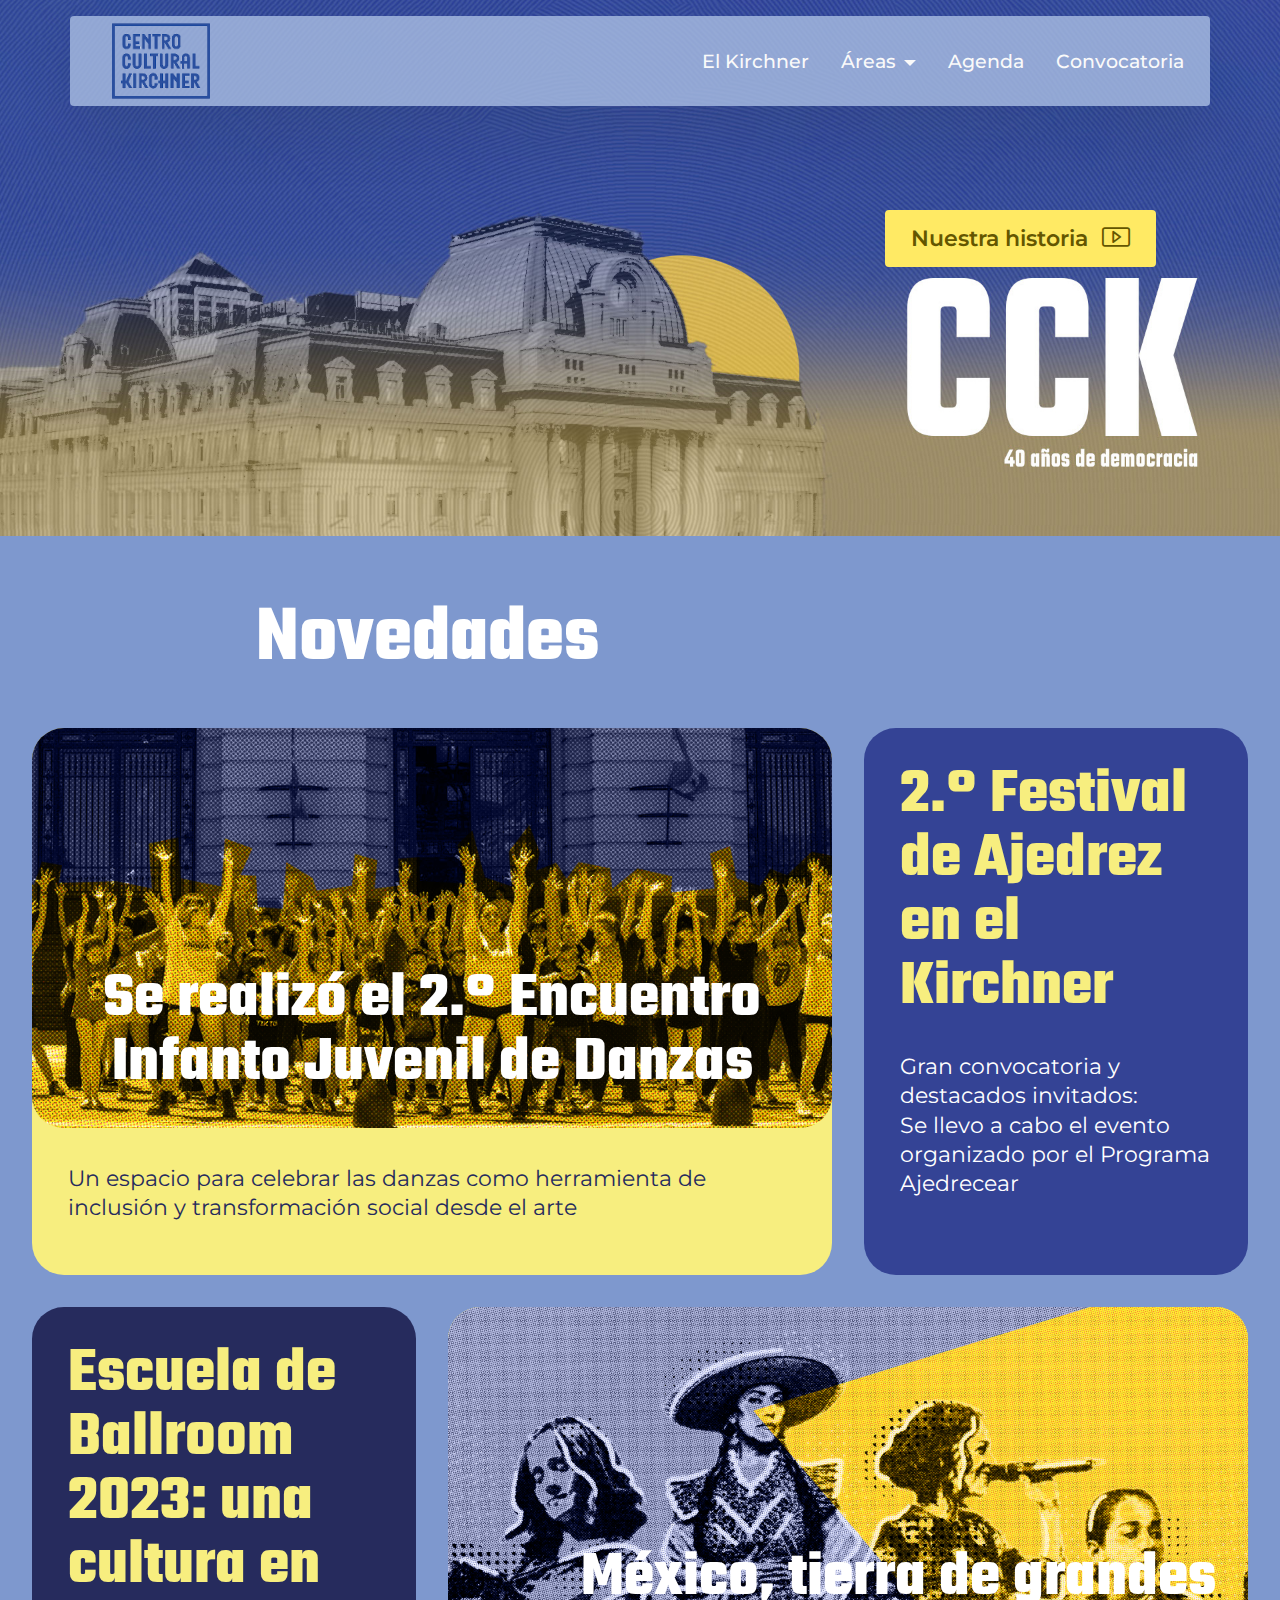
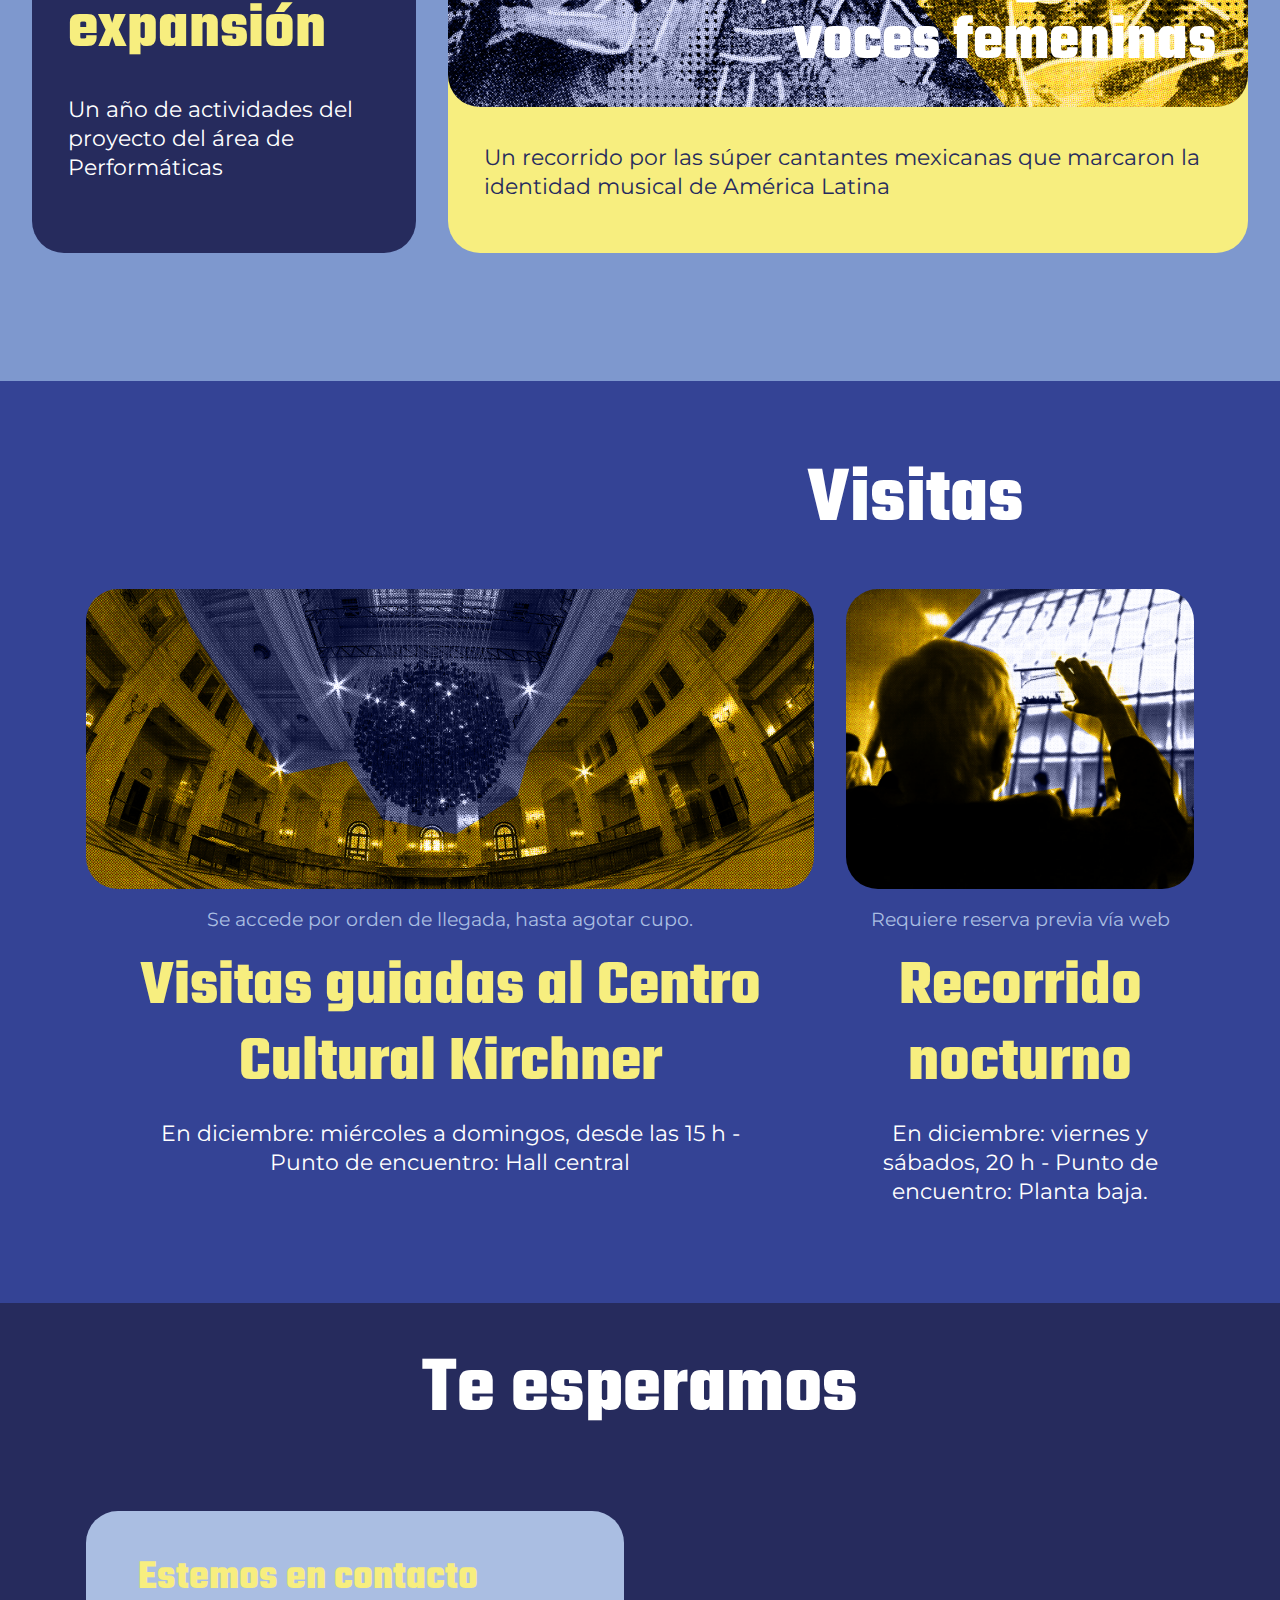
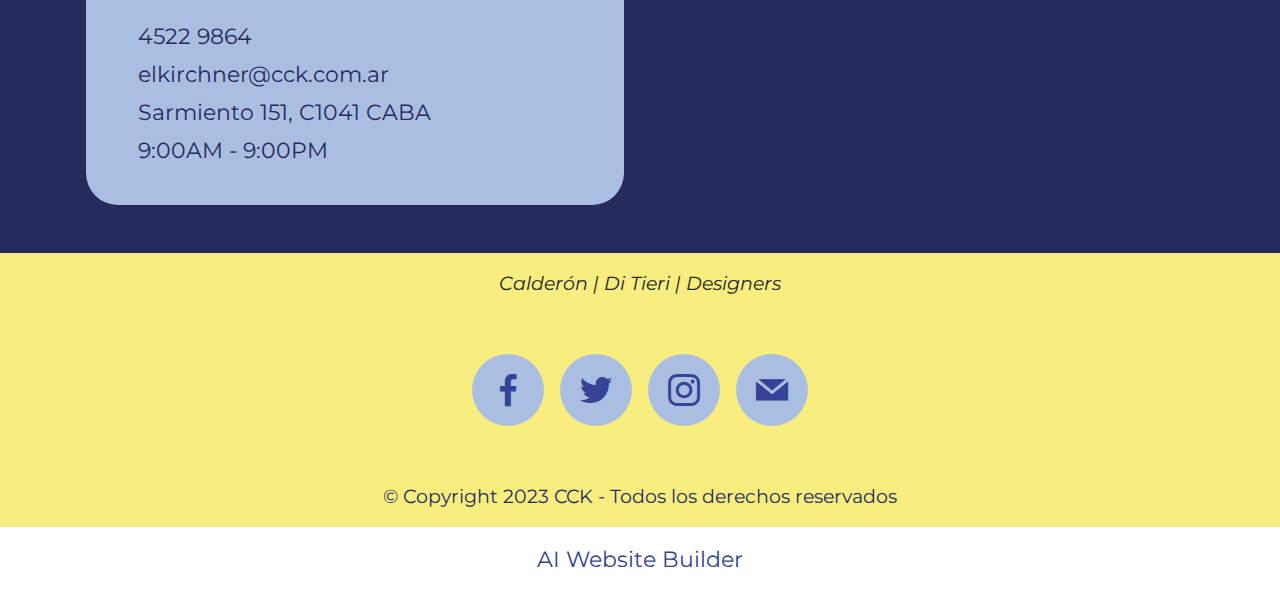
==== commit 5bde2b59: "footer" ====
--- a/index.html
+++ b/index.html
@@ -260,7 +260,7 @@
                 <div class="social-row">
                     <div class="soc-item">
                         <a href="https://www.facebook.com/elCCKirchner" target="_blank">
-                            <span class="mbr-iconfont display-7 socicon-facebook socicon"></span>
+                            <span class="mbr-iconfont display-3 socicon-facebook socicon"></span>
                         </a>
                     </div>
                     <div class="soc-item">
